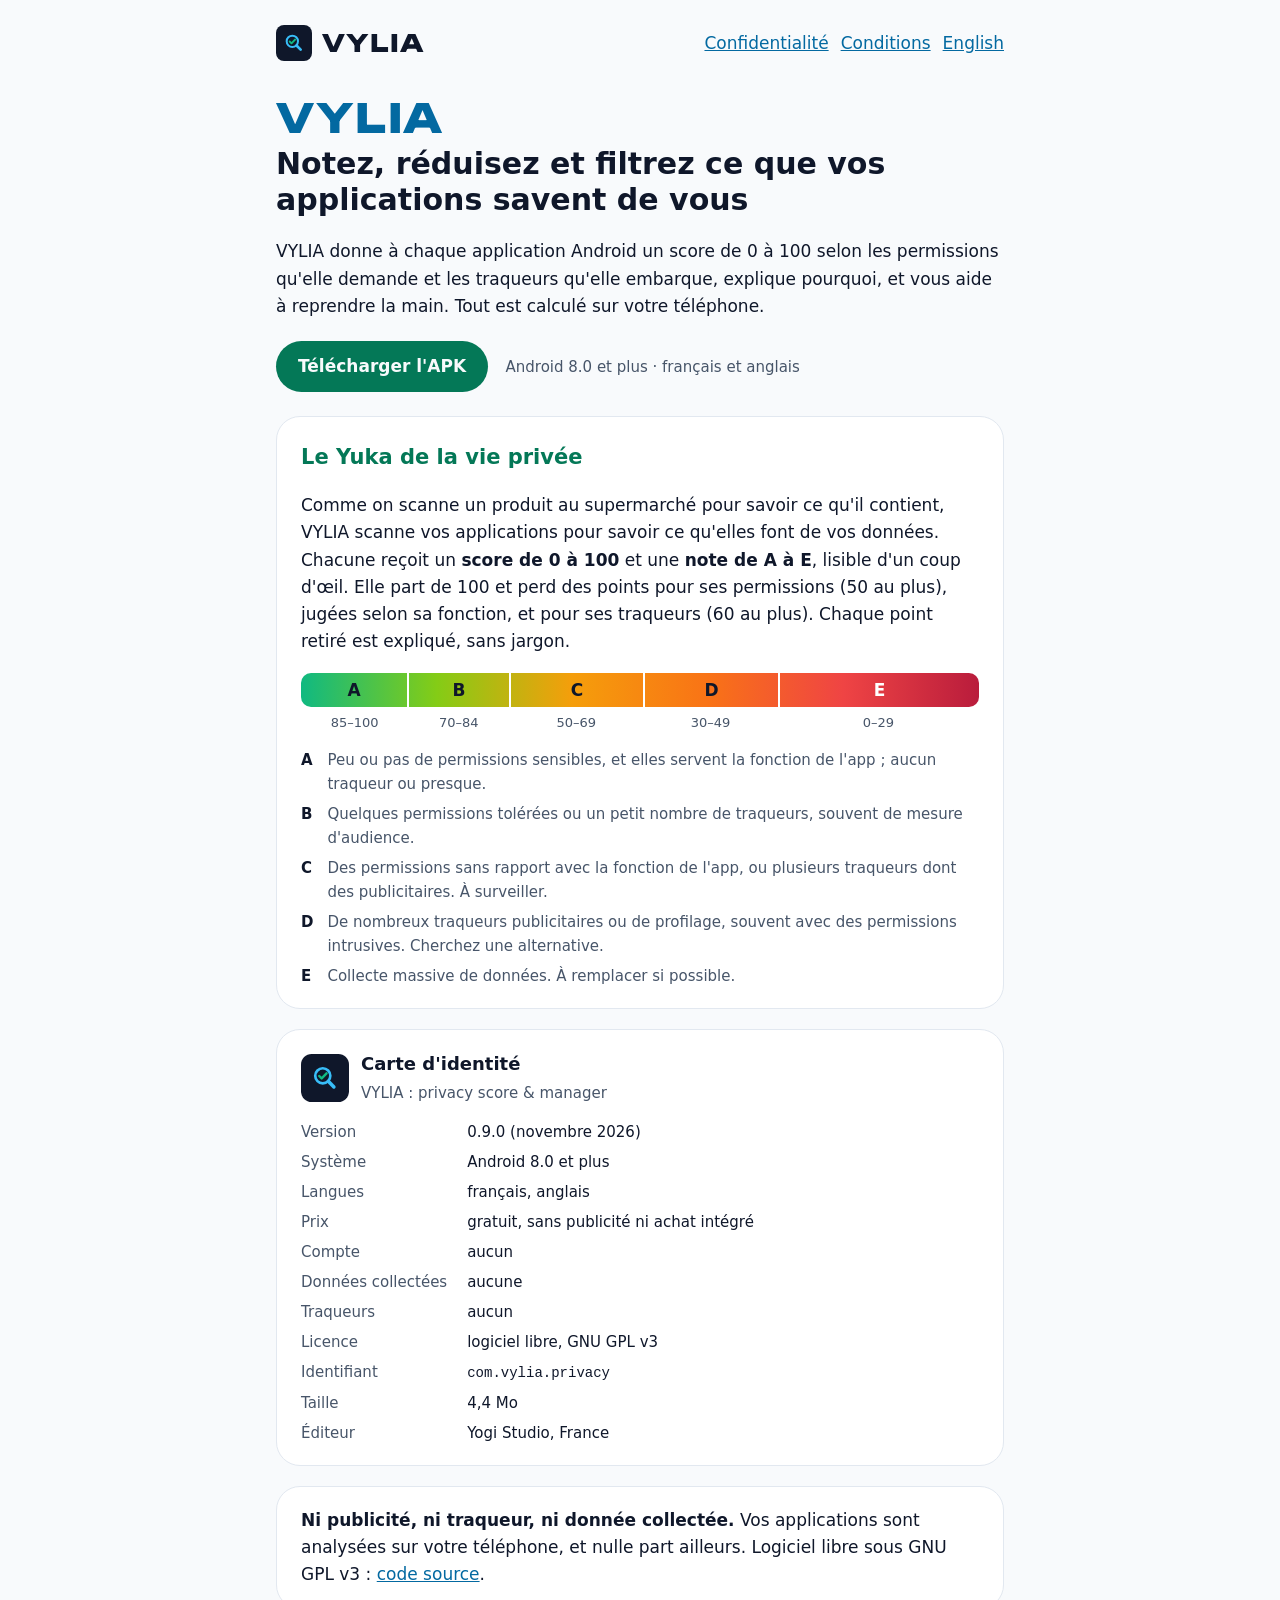
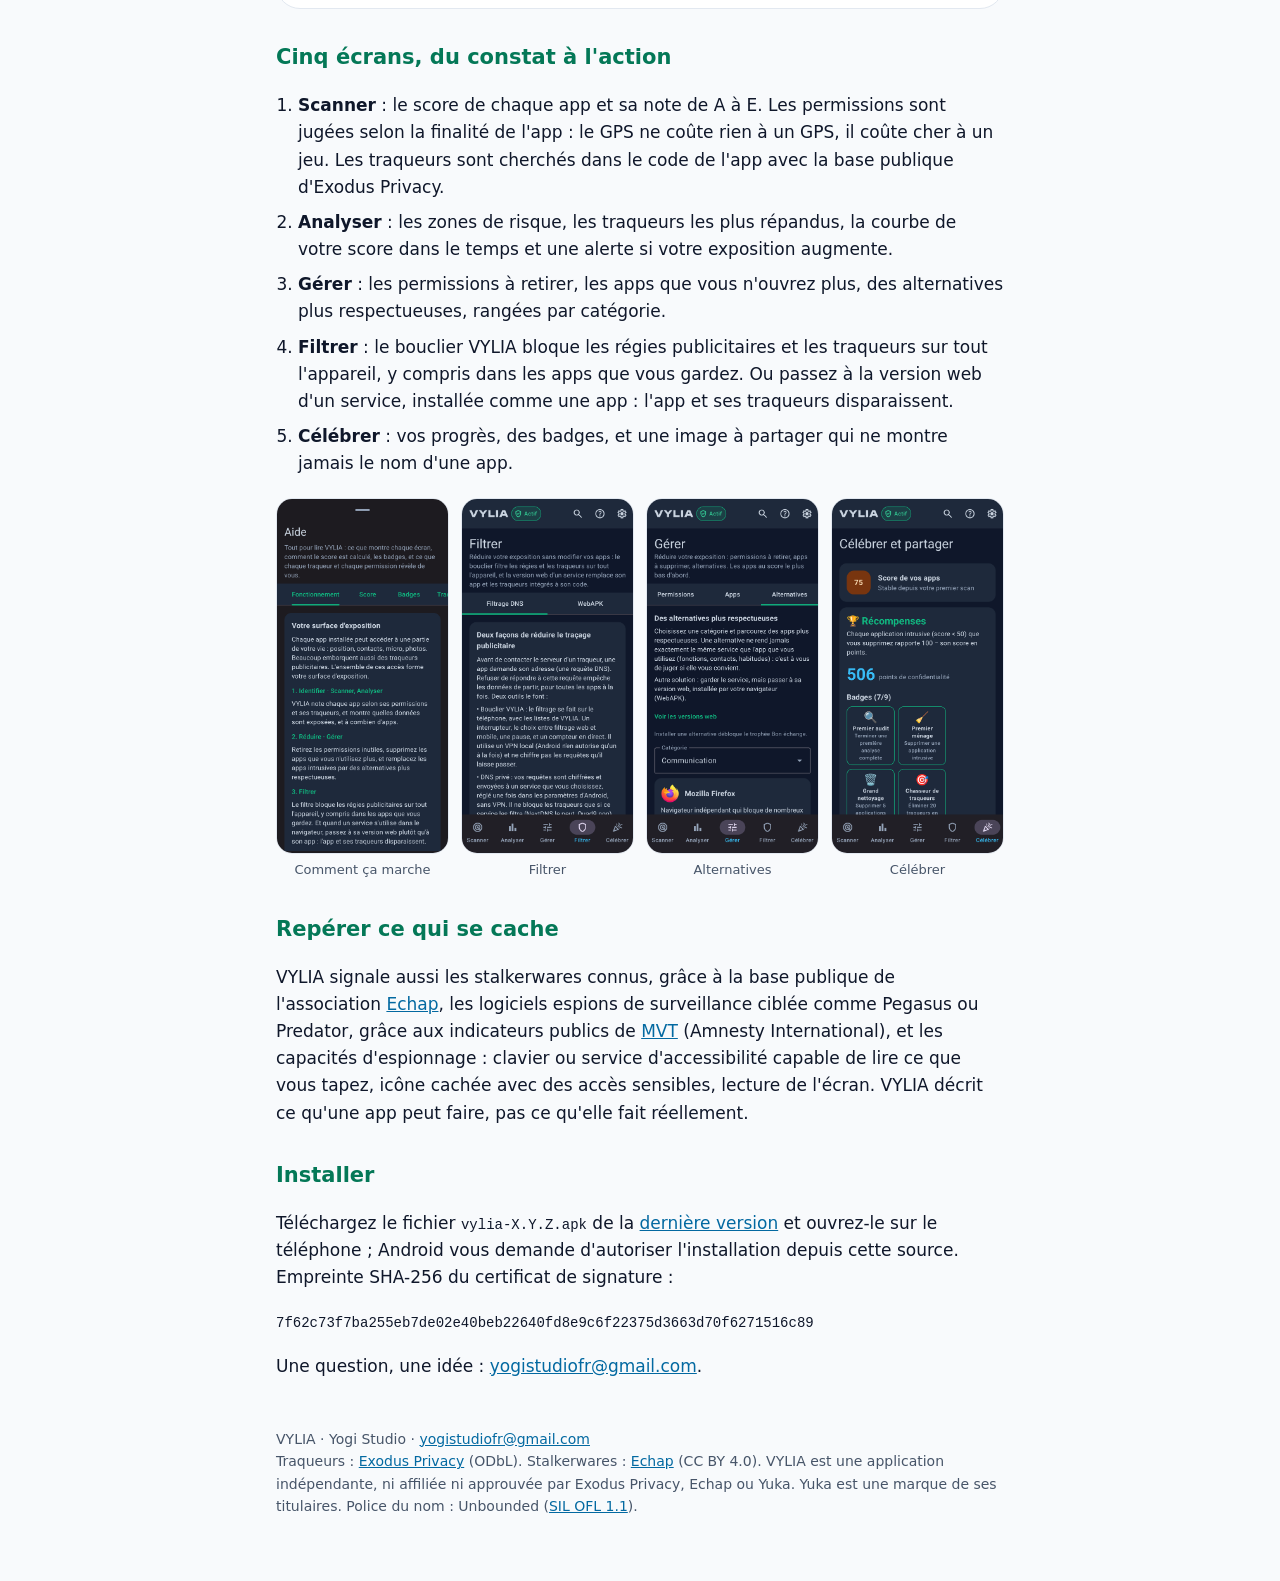
==== fr/index.html @ 3c00b160 "Logiciels espions de surveillance ciblée (indicateurs MVT) : accueil, confidentialité, conditions Co" ====
<!doctype html>
<html lang="fr">
<head>
<meta charset="utf-8">
<meta name="viewport" content="width=device-width, initial-scale=1">
<meta http-equiv="Content-Security-Policy" content="default-src 'none'; style-src 'self'; img-src 'self'; font-src 'self'; base-uri 'none'; form-action 'none'">
<meta name="referrer" content="no-referrer">
<title>VYLIA : privacy score &amp; manager</title>
<meta name="description" content="VYLIA note vos applications Android selon leurs permissions et leurs traqueurs, vous aide à faire le ménage et filtre les régies publicitaires. 100 % sur le téléphone, logiciel libre.">
<link rel="icon" href="../assets/logo.svg" type="image/svg+xml">
<link rel="stylesheet" href="../style.css">
</head>
<body>
<main>
<header>
  <a class="logo" href="./"><img src="../assets/logo.svg" alt="" width="36" height="36"><span class="wordmark">VYLIA</span></a>
  <nav><a href="confidentialite.html">Confidentialité</a><a href="conditions.html">Conditions</a><a href="../" hreflang="en" lang="en">English</a></nav>
</header>

<h1><span class="wordmark">VYLIA</span>Notez, réduisez et filtrez ce que vos applications savent de vous</h1>
<p>VYLIA donne à chaque application Android un score de 0 à 100 selon les permissions qu'elle demande et les traqueurs
qu'elle embarque, explique pourquoi, et vous aide à reprendre la main. Tout est calculé sur votre téléphone.</p>
<p><a class="button" href="https://github.com/GuillaumeCHR/VYLIA/releases/latest">Télécharger l'APK</a>
<span class="muted">Android 8.0 et plus · français et anglais</span></p>

<section class="card" aria-labelledby="pitch-fr">
  <h2 id="pitch-fr">Le Yuka de la vie privée</h2>
  <p>Comme on scanne un produit au supermarché pour savoir ce qu'il contient, VYLIA scanne vos applications pour savoir ce
  qu'elles font de vos données. Chacune reçoit un <strong>score de 0 à 100</strong> et une <strong>note de A à E</strong>,
  lisible d'un coup d'œil. Elle part de 100 et perd des points pour ses permissions (50 au plus), jugées selon sa fonction,
  et pour ses traqueurs (60 au plus). Chaque point retiré est expliqué, sans jargon.</p>
  <div class="scale" role="img" aria-label="Échelle des notes : A de 85 à 100, B de 70 à 84, C de 50 à 69, D de 30 à 49, E de 0 à 29">
    <span class="band-a">A</span><span class="band-b">B</span><span class="band-c">C</span><span class="band-d">D</span><span class="band-e">E</span>
  </div>
  <div class="scale-legend" aria-hidden="true"><span class="band-a">85–100</span><span class="band-b">70–84</span><span class="band-c">50–69</span><span class="band-d">30–49</span><span class="band-e">0–29</span></div>
  <dl class="grades">
    <dt>A</dt><dd>Peu ou pas de permissions sensibles, et elles servent la fonction de l'app ; aucun traqueur ou presque.</dd>
    <dt>B</dt><dd>Quelques permissions tolérées ou un petit nombre de traqueurs, souvent de mesure d'audience.</dd>
    <dt>C</dt><dd>Des permissions sans rapport avec la fonction de l'app, ou plusieurs traqueurs dont des publicitaires. À surveiller.</dd>
    <dt>D</dt><dd>De nombreux traqueurs publicitaires ou de profilage, souvent avec des permissions intrusives. Cherchez une alternative.</dd>
    <dt>E</dt><dd>Collecte massive de données. À remplacer si possible.</dd>
  </dl>
</section>

<section class="card" aria-labelledby="idcard-fr">
  <div class="idcard-title"><img src="../assets/logo.svg" alt="" width="48" height="48">
    <div><strong id="idcard-fr">Carte d'identité</strong><span class="muted">VYLIA : privacy score &amp; manager</span></div></div>
  <dl class="idcard">
    <dt>Version</dt><dd>0.9.0 (novembre 2026)</dd>
    <dt>Système</dt><dd>Android 8.0 et plus</dd>
    <dt>Langues</dt><dd>français, anglais</dd>
    <dt>Prix</dt><dd>gratuit, sans publicité ni achat intégré</dd>
    <dt>Compte</dt><dd>aucun</dd>
    <dt>Données collectées</dt><dd>aucune</dd>
    <dt>Traqueurs</dt><dd>aucun</dd>
    <dt>Licence</dt><dd>logiciel libre, GNU GPL v3</dd>
    <dt>Identifiant</dt><dd><code>com.vylia.privacy</code></dd>
    <dt>Taille</dt><dd>4,4 Mo</dd>
    <dt>Éditeur</dt><dd>Yogi Studio, France</dd>
  </dl>
</section>

<div class="card">
  <strong>Ni publicité, ni traqueur, ni donnée collectée.</strong> Vos applications sont analysées sur votre téléphone,
  et nulle part ailleurs. Logiciel libre sous GNU GPL v3 :
  <a href="https://github.com/GuillaumeCHR/VYLIA">code source</a>.
</div>

<h2>Cinq écrans, du constat à l'action</h2>
<ol class="steps">
  <li><strong>Scanner</strong> : le score de chaque app et sa note de A à E. Les permissions sont jugées selon la
    finalité de l'app : le GPS ne coûte rien à un GPS, il coûte cher à un jeu. Les traqueurs sont cherchés dans le code
    de l'app avec la base publique d'Exodus Privacy.</li>
  <li><strong>Analyser</strong> : les zones de risque, les traqueurs les plus répandus, la courbe de votre score dans le
    temps et une alerte si votre exposition augmente.</li>
  <li><strong>Gérer</strong> : les permissions à retirer, les apps que vous n'ouvrez plus, des alternatives plus
    respectueuses, rangées par catégorie.</li>
  <li><strong>Filtrer</strong> : le bouclier VYLIA bloque les régies publicitaires et les traqueurs sur tout l'appareil,
    y compris dans les apps que vous gardez. Ou passez à la version web d'un service, installée comme une app : l'app et
    ses traqueurs disparaissent.</li>
  <li><strong>Célébrer</strong> : vos progrès, des badges, et une image à partager qui ne montre jamais le nom d'une app.</li>
</ol>

<div class="shots">
  <figure><img src="../screenshots/aide-fonctionnement.png" width="540" height="1119" alt="Comment fonctionne VYLIA : votre surface d'exposition, puis Identifier, Réduire, Filtrer"><figcaption>Comment ça marche</figcaption></figure>
  <figure><img src="../screenshots/filtrer.png" width="540" height="1119" alt="Filtrer : le bouclier VYLIA et le DNS privé"><figcaption>Filtrer</figcaption></figure>
  <figure><img src="../screenshots/alternatives.png" width="540" height="1119" alt="Alternatives par catégorie, avec leur note Google Play"><figcaption>Alternatives</figcaption></figure>
  <figure><img src="../screenshots/celebrer.png" width="540" height="1119" alt="Célébrer et partager : score, points et badges"><figcaption>Célébrer</figcaption></figure>
</div>

<h2>Repérer ce qui se cache</h2>
<p>VYLIA signale aussi les stalkerwares connus, grâce à la base publique de l'association
<a href="https://echap.eu.org/">Echap</a>, les logiciels espions de surveillance ciblée comme Pegasus ou Predator, grâce
aux indicateurs publics de <a href="https://github.com/mvt-project/mvt-indicators">MVT</a> (Amnesty International), et les capacités d'espionnage : clavier ou service d'accessibilité capable
de lire ce que vous tapez, icône cachée avec des accès sensibles, lecture de l'écran. VYLIA décrit ce qu'une app peut
faire, pas ce qu'elle fait réellement.</p>

<h2>Installer</h2>
<p>Téléchargez le fichier <code>vylia-X.Y.Z.apk</code> de la
<a href="https://github.com/GuillaumeCHR/VYLIA/releases/latest">dernière version</a> et ouvrez-le sur le téléphone ;
Android vous demande d'autoriser l'installation depuis cette source. Empreinte SHA-256 du certificat de signature :</p>
<p><code>7f62c73f7ba255eb7de02e40beb22640fd8e9c6f22375d3663d70f6271516c89</code></p>
<p>Une question, une idée : <a href="mailto:yogistudiofr@gmail.com">yogistudiofr@gmail.com</a>.</p>

<footer>VYLIA · Yogi Studio · <a href="mailto:yogistudiofr@gmail.com">yogistudiofr@gmail.com</a><br>
Traqueurs : <a href="https://exodus-privacy.eu.org/">Exodus Privacy</a> (ODbL). Stalkerwares : <a href="https://echap.eu.org/">Echap</a> (CC BY 4.0).
VYLIA est une application indépendante, ni affiliée ni approuvée par Exodus Privacy, Echap ou Yuka. Yuka est une marque de ses titulaires.
Police du nom : Unbounded (<a href="../assets/unbounded-OFL.txt">SIL OFL 1.1</a>).</footer>
</main>
</body>
</html>
---- style.css ----
@font-face { font-family: "Unbounded VYLIA"; src: url("assets/unbounded-vylia.woff2") format("woff2"); font-weight: 400 900; font-display: swap; }
:root { --bg: #F8FAFC; --surface: #FFFFFF; --text: #0F172A; --muted: #475569; --primary: #047857; --accent: #0369A1; --line: #E2E8F0; }
@media (prefers-color-scheme: dark) { :root { --bg: #0F172A; --surface: #1E293B; --text: #E2E8F0; --muted: #94A3B8; --primary: #10B981; --accent: #38BDF8; --line: #334155; } }
* { box-sizing: border-box; }
body { margin: 0; background: var(--bg); color: var(--text); font: 17px/1.6 system-ui, -apple-system, "Segoe UI", Roboto, sans-serif; }
main { max-width: 760px; margin: 0 auto; padding: 24px 16px 64px; }
header { display: flex; justify-content: space-between; align-items: center; gap: 12px; flex-wrap: wrap; }
.logo { display: inline-flex; align-items: center; gap: 10px; text-decoration: none; color: var(--text); }
.logo img { width: 36px; height: 36px; }
.wordmark { font-family: "Unbounded VYLIA", system-ui, sans-serif; font-weight: 800; font-size: 24px; letter-spacing: .04em; }
nav a { color: var(--accent); margin-left: 12px; }
h1 { font-size: 30px; line-height: 1.2; margin-top: 32px; }
h1 .wordmark { display: block; font-size: 40px; color: var(--accent); margin-bottom: 4px; }
h2 { font-size: 21px; margin-top: 32px; color: var(--primary); }
.card { background: var(--surface); border: 1px solid var(--line); border-radius: 24px; padding: 20px 24px; margin: 20px 0; }
.muted { color: var(--muted); font-size: 15px; }
a { color: var(--accent); }
code { font-size: 14px; word-break: break-all; }
.button { display: inline-block; background: var(--primary); color: var(--bg); font-weight: 600; text-decoration: none; padding: 12px 22px; border-radius: 999px; margin: 4px 12px 4px 0; }
.steps { padding-left: 22px; }
.steps li { margin: 8px 0; }
.shots { display: grid; grid-template-columns: repeat(4, 1fr); gap: 12px; margin: 20px 0; }
.shots figure { margin: 0; }
.shots img { width: 100%; height: auto; border-radius: 16px; border: 1px solid var(--line); display: block; }
.shots figcaption { font-size: 13px; color: var(--muted); text-align: center; margin-top: 6px; }
@media (max-width: 560px) { .shots { grid-template-columns: 1fr 1fr; } }
footer { margin-top: 48px; font-size: 14px; color: var(--muted); }
.idcard { display: grid; grid-template-columns: auto 1fr; gap: 6px 20px; margin: 0; }
.idcard dt { color: var(--muted); font-size: 15px; }
.idcard dd { margin: 0; font-size: 15px; }
.idcard-title { display: flex; align-items: center; gap: 12px; margin-bottom: 14px; }
.idcard-title img { width: 48px; height: 48px; }
.idcard-title strong { display: block; font-size: 18px; }
@media (max-width: 480px) { .idcard { grid-template-columns: 1fr; gap: 0; } .idcard dd { margin-bottom: 8px; } }
.scale { display: flex; height: 34px; border-radius: 10px; overflow: hidden; margin: 18px 0 6px;
  background: linear-gradient(90deg, #10B981 0%, #84CC16 20%, #F59E0B 40%, #F97316 60%, #EF4444 80%, #B91C3C 100%); }
.scale span { display: grid; place-items: center; font-weight: 800; color: #0F172A; border-right: 2px solid var(--surface); }
.scale span:last-child { border-right: 0; color: #FFFFFF; }
.band-a { flex: 16; } .band-b { flex: 15; } .band-c { flex: 20; } .band-d { flex: 20; } .band-e { flex: 30; }
.scale-legend { display: flex; text-align: center; font-size: 13px; color: var(--muted); margin-bottom: 14px; }
.grades { display: grid; grid-template-columns: auto 1fr; gap: 6px 14px; margin: 0; font-size: 15px; }
.grades dt { font-weight: 800; }
.grades dd { margin: 0; color: var(--muted); }
.card h2 { margin-top: 4px; }
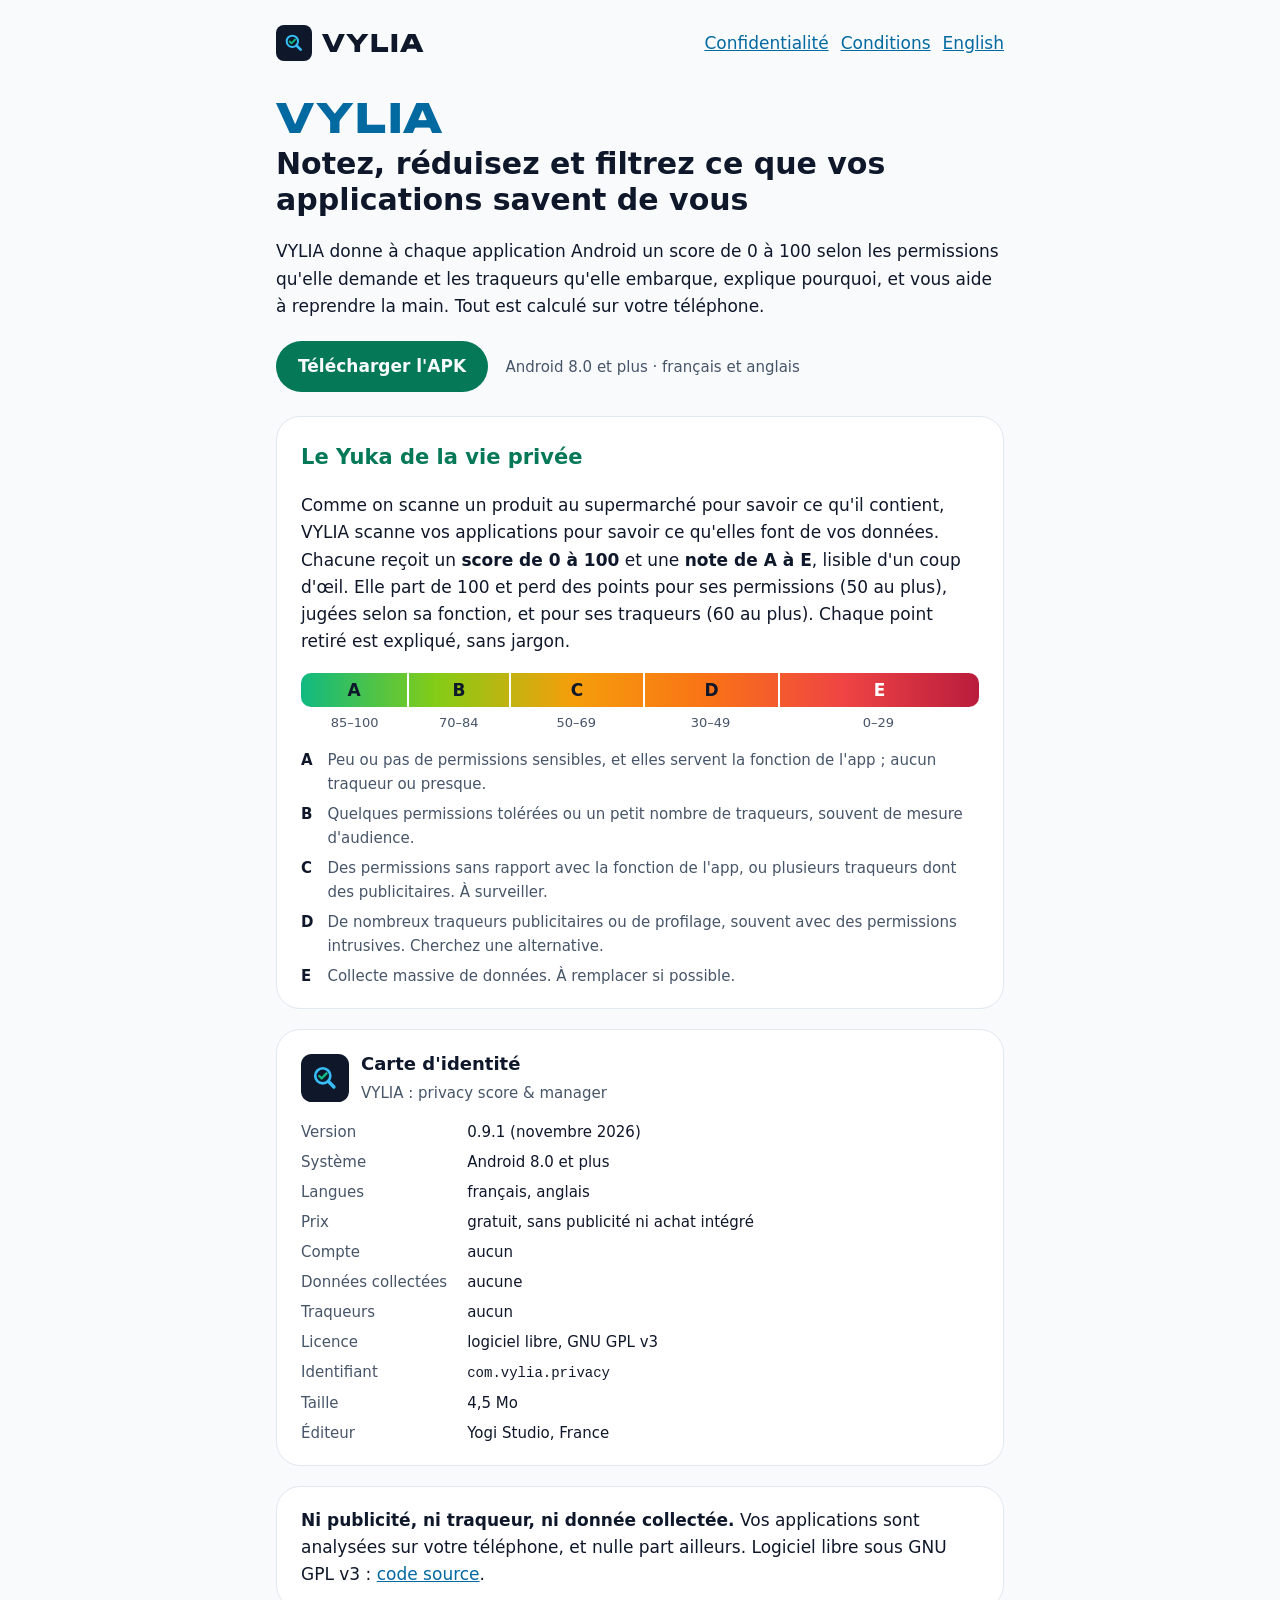
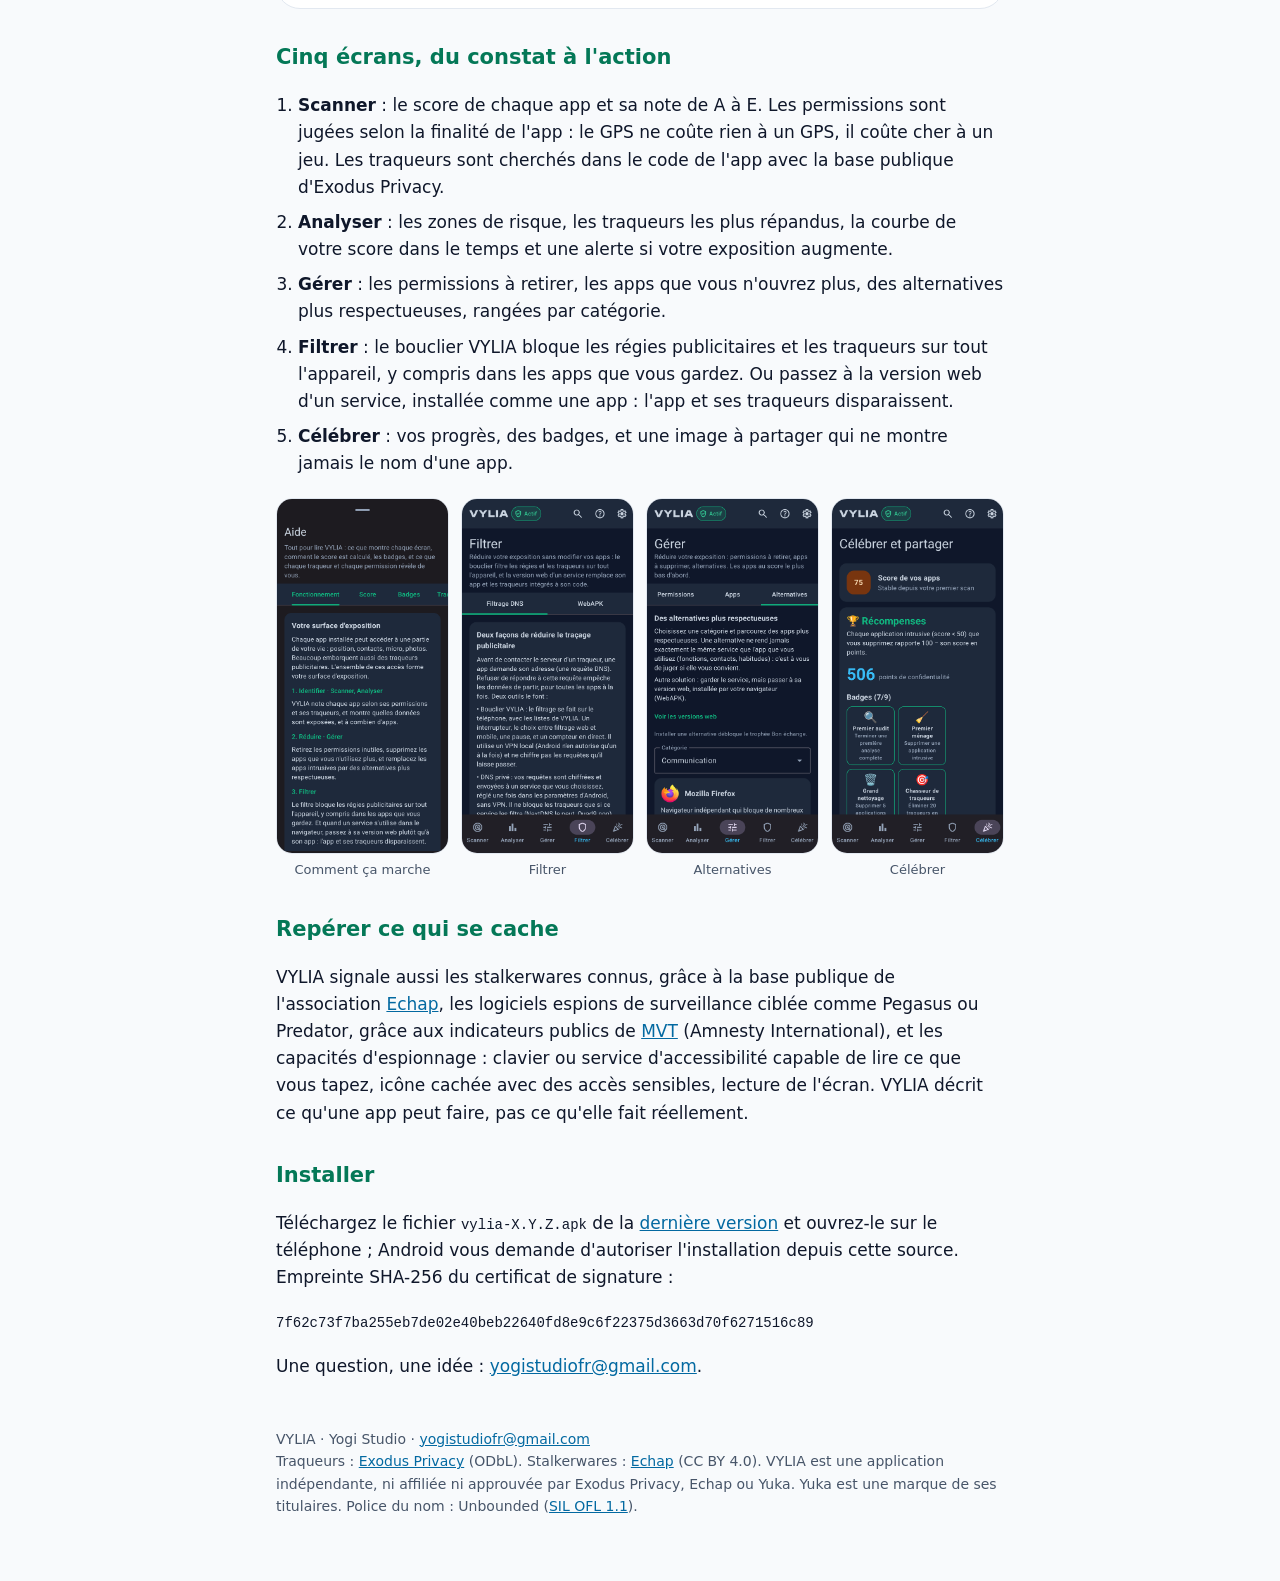
==== commit 743b16a8: "Carte d'identité : version 0.9.1 Co-Authored-By: Claude Opus 5.5 <noreply@anthropic.com>" ====
--- a/fr/index.html
+++ b/fr/index.html
@@ -46,7 +46,7 @@
   <div class="idcard-title"><img src="../assets/logo.svg" alt="" width="48" height="48">
     <div><strong id="idcard-fr">Carte d'identité</strong><span class="muted">VYLIA : privacy score &amp; manager</span></div></div>
   <dl class="idcard">
-    <dt>Version</dt><dd>0.9.0 (novembre 2026)</dd>
+    <dt>Version</dt><dd>0.9.1 (novembre 2026)</dd>
     <dt>Système</dt><dd>Android 8.0 et plus</dd>
     <dt>Langues</dt><dd>français, anglais</dd>
     <dt>Prix</dt><dd>gratuit, sans publicité ni achat intégré</dd>
@@ -55,7 +55,7 @@
     <dt>Traqueurs</dt><dd>aucun</dd>
     <dt>Licence</dt><dd>logiciel libre, GNU GPL v3</dd>
     <dt>Identifiant</dt><dd><code>com.vylia.privacy</code></dd>
-    <dt>Taille</dt><dd>4,4 Mo</dd>
+    <dt>Taille</dt><dd>4,5 Mo</dd>
     <dt>Éditeur</dt><dd>Yogi Studio, France</dd>
   </dl>
 </section>
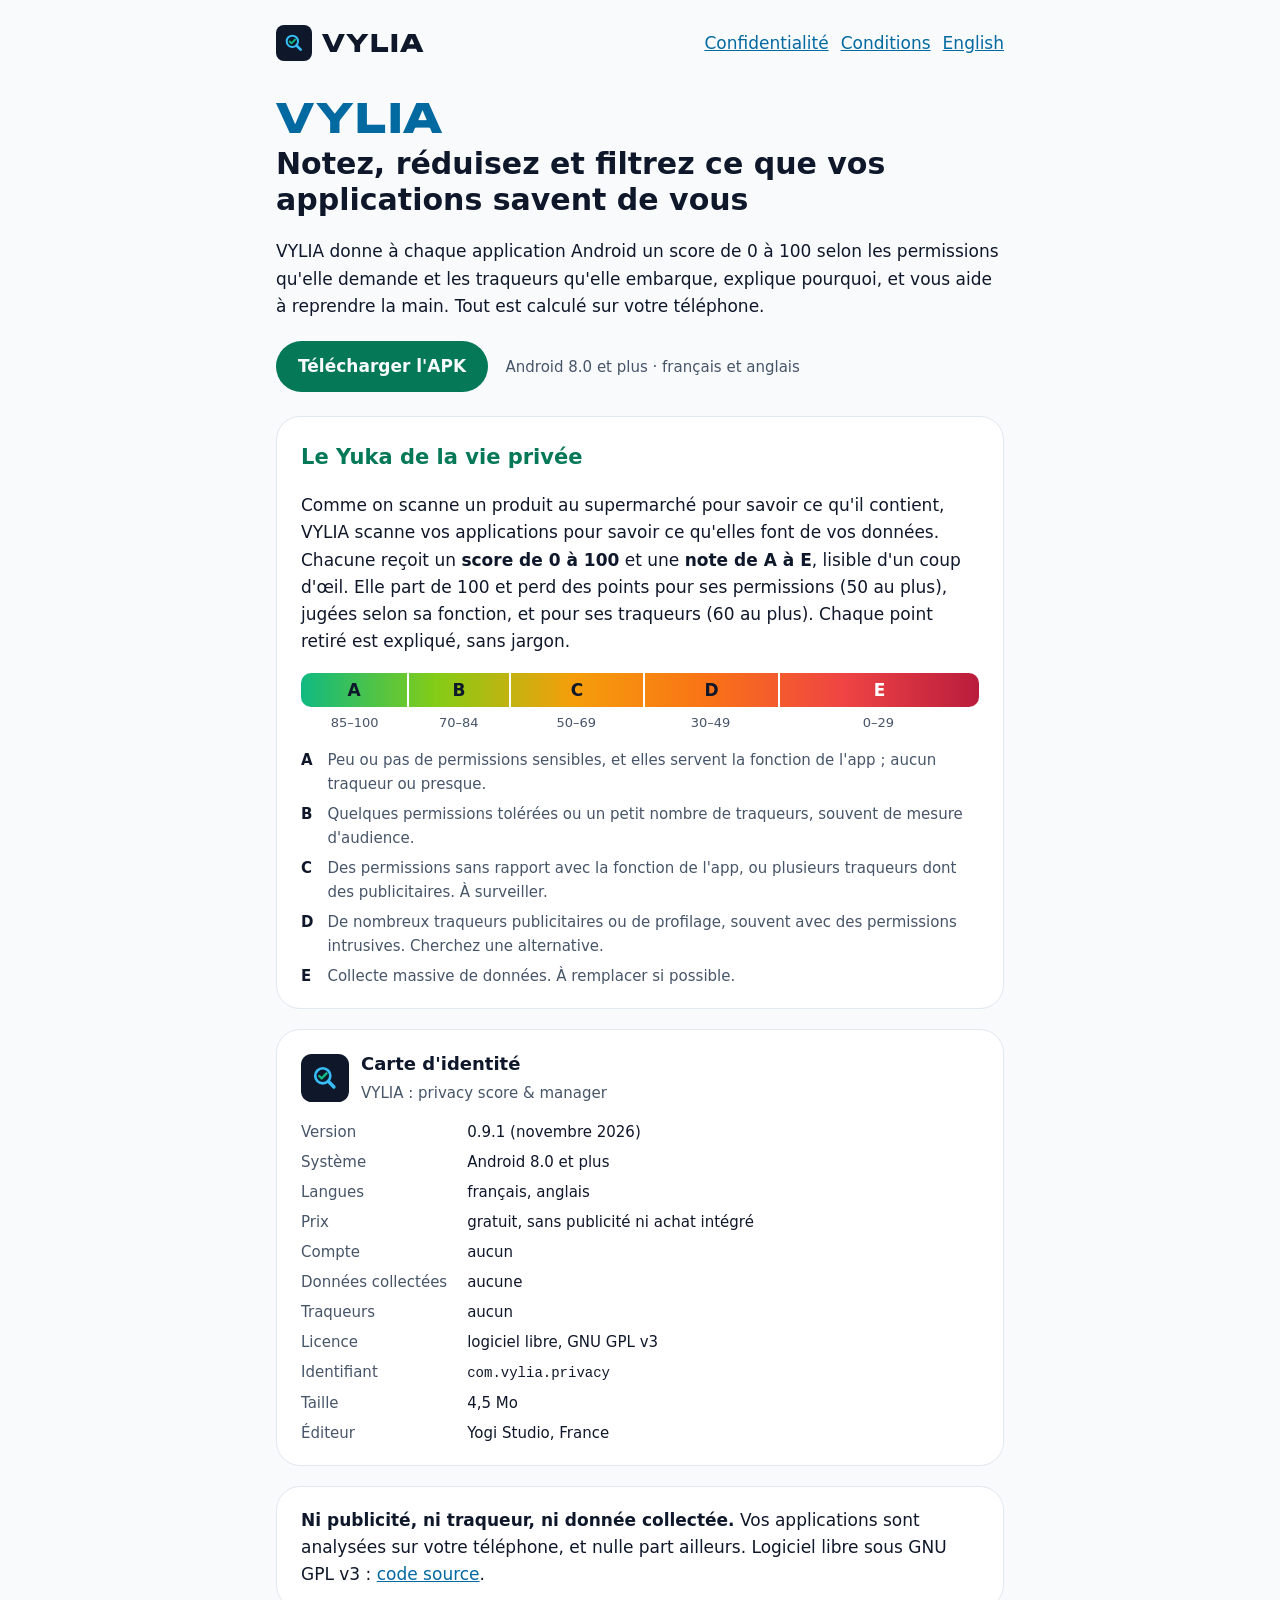
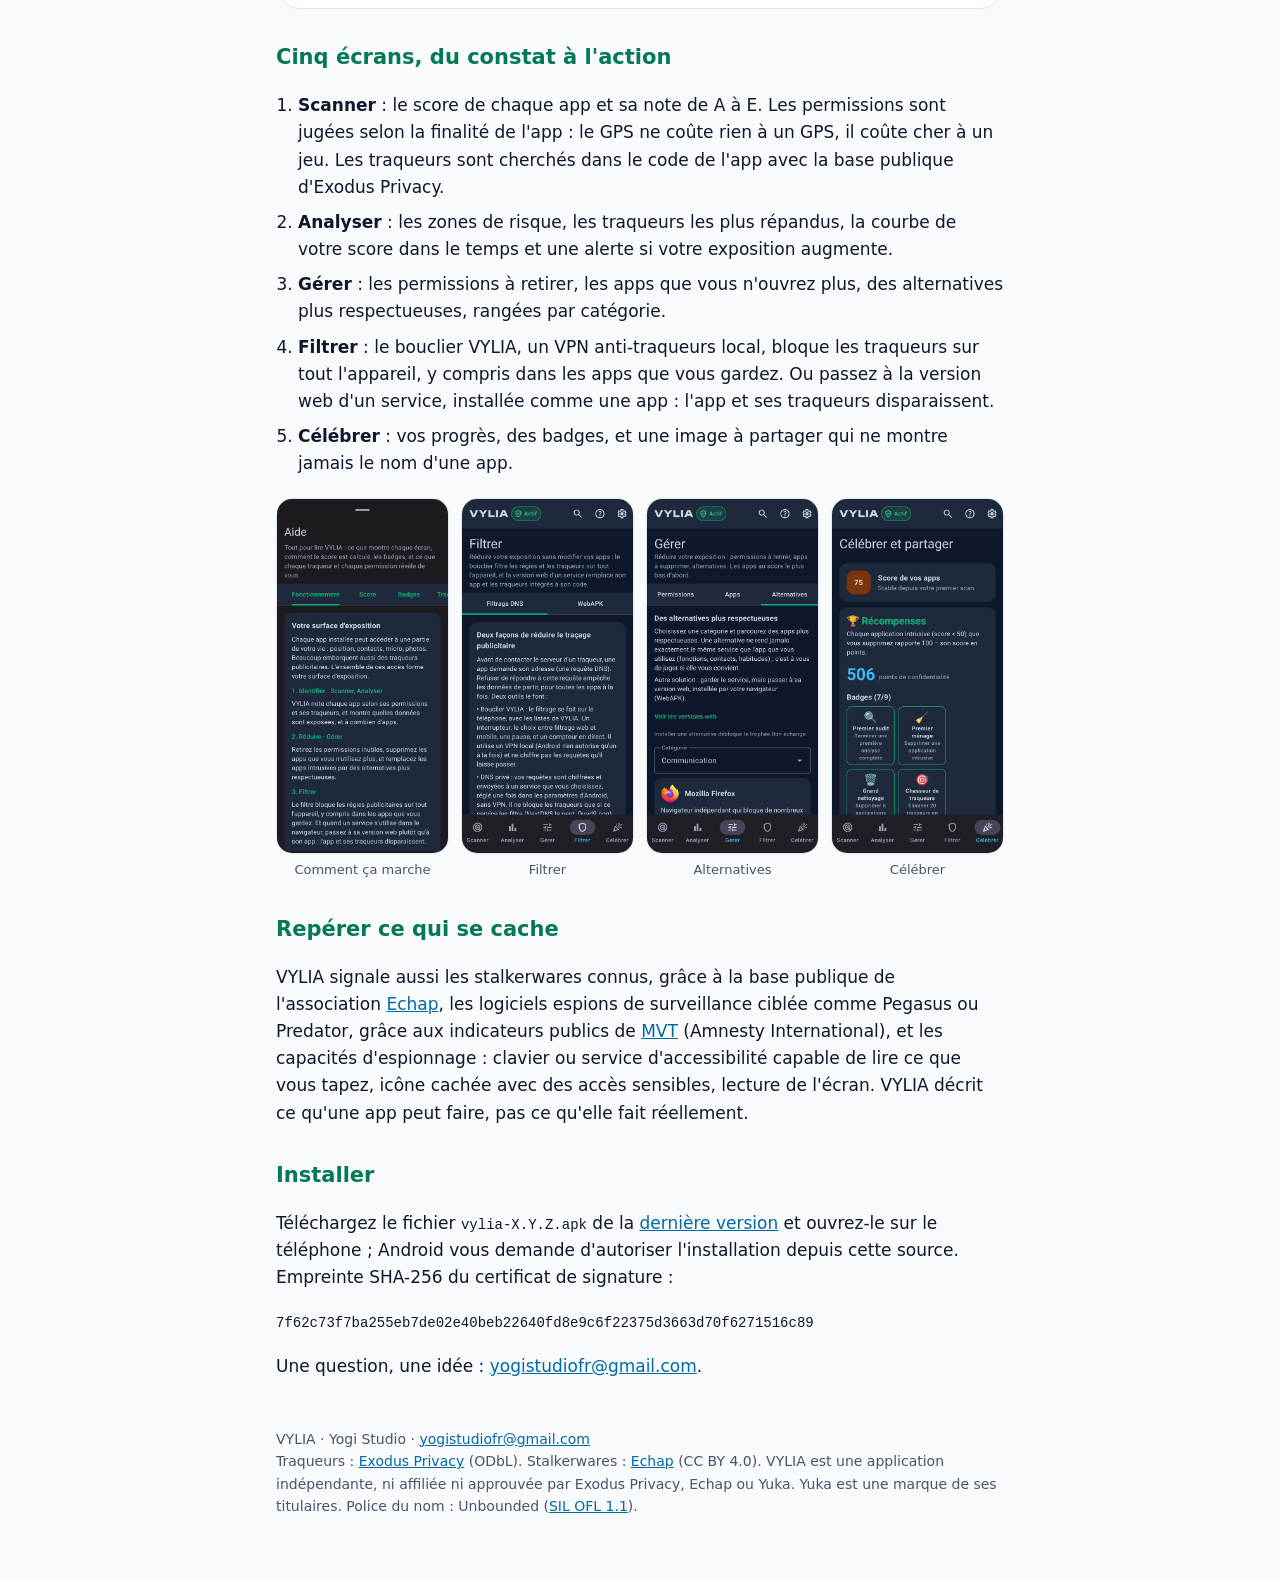
==== commit 1096c884: "Shield described as a local anti-tracker VPN, no ad mentions Co-Authored-By: Claude Opus 5.5 <norepl" ====
--- a/fr/index.html
+++ b/fr/index.html
@@ -6,7 +6,7 @@
 <meta http-equiv="Content-Security-Policy" content="default-src 'none'; style-src 'self'; img-src 'self'; font-src 'self'; base-uri 'none'; form-action 'none'">
 <meta name="referrer" content="no-referrer">
 <title>VYLIA : privacy score &amp; manager</title>
-<meta name="description" content="VYLIA note vos applications Android selon leurs permissions et leurs traqueurs, vous aide à faire le ménage et filtre les régies publicitaires. 100 % sur le téléphone, logiciel libre.">
+<meta name="description" content="VYLIA note vos applications Android selon leurs permissions et leurs traqueurs, vous aide à faire le ménage et bloque les traqueurs avec un VPN anti-traqueurs local. 100 % sur le téléphone, logiciel libre.">
 <link rel="icon" href="../assets/logo.svg" type="image/svg+xml">
 <link rel="stylesheet" href="../style.css">
 </head>
@@ -75,7 +75,7 @@
     temps et une alerte si votre exposition augmente.</li>
   <li><strong>Gérer</strong> : les permissions à retirer, les apps que vous n'ouvrez plus, des alternatives plus
     respectueuses, rangées par catégorie.</li>
-  <li><strong>Filtrer</strong> : le bouclier VYLIA bloque les régies publicitaires et les traqueurs sur tout l'appareil,
+  <li><strong>Filtrer</strong> : le bouclier VYLIA, un VPN anti-traqueurs local, bloque les traqueurs sur tout l'appareil,
     y compris dans les apps que vous gardez. Ou passez à la version web d'un service, installée comme une app : l'app et
     ses traqueurs disparaissent.</li>
   <li><strong>Célébrer</strong> : vos progrès, des badges, et une image à partager qui ne montre jamais le nom d'une app.</li>
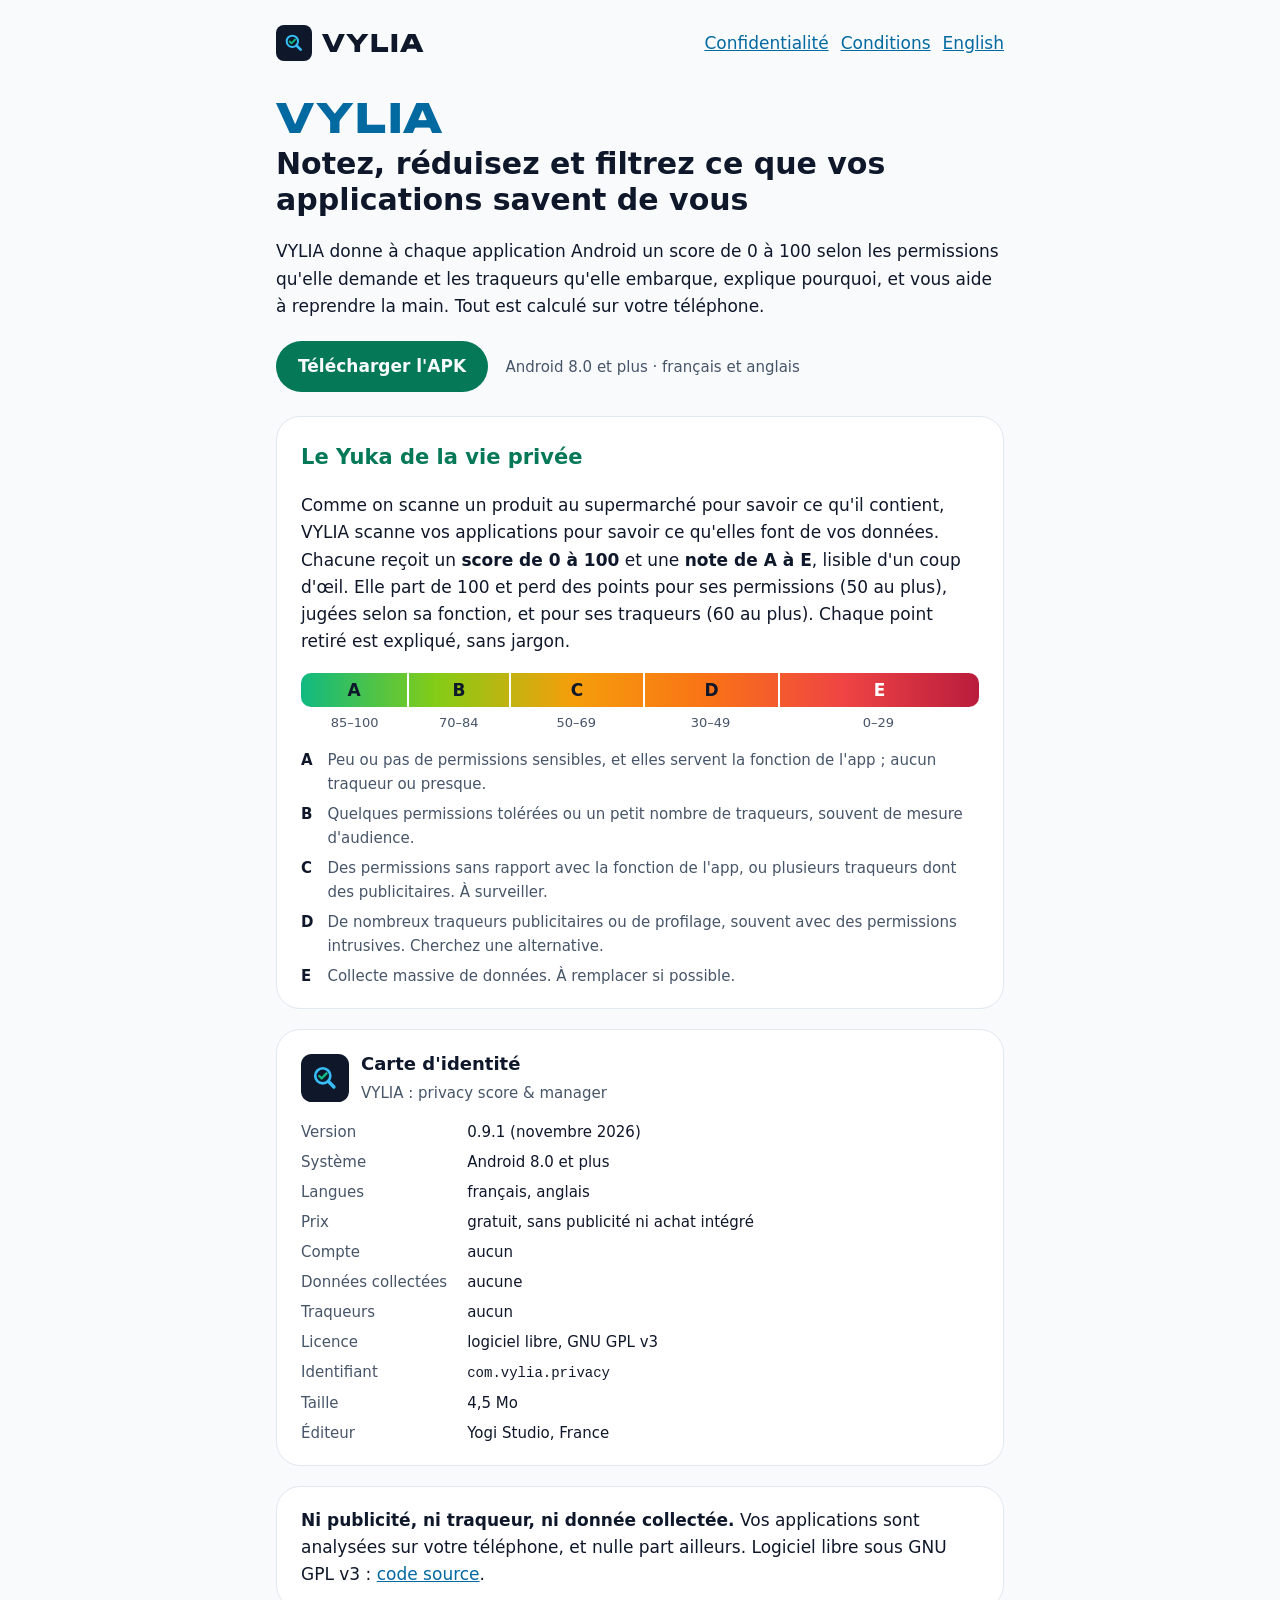
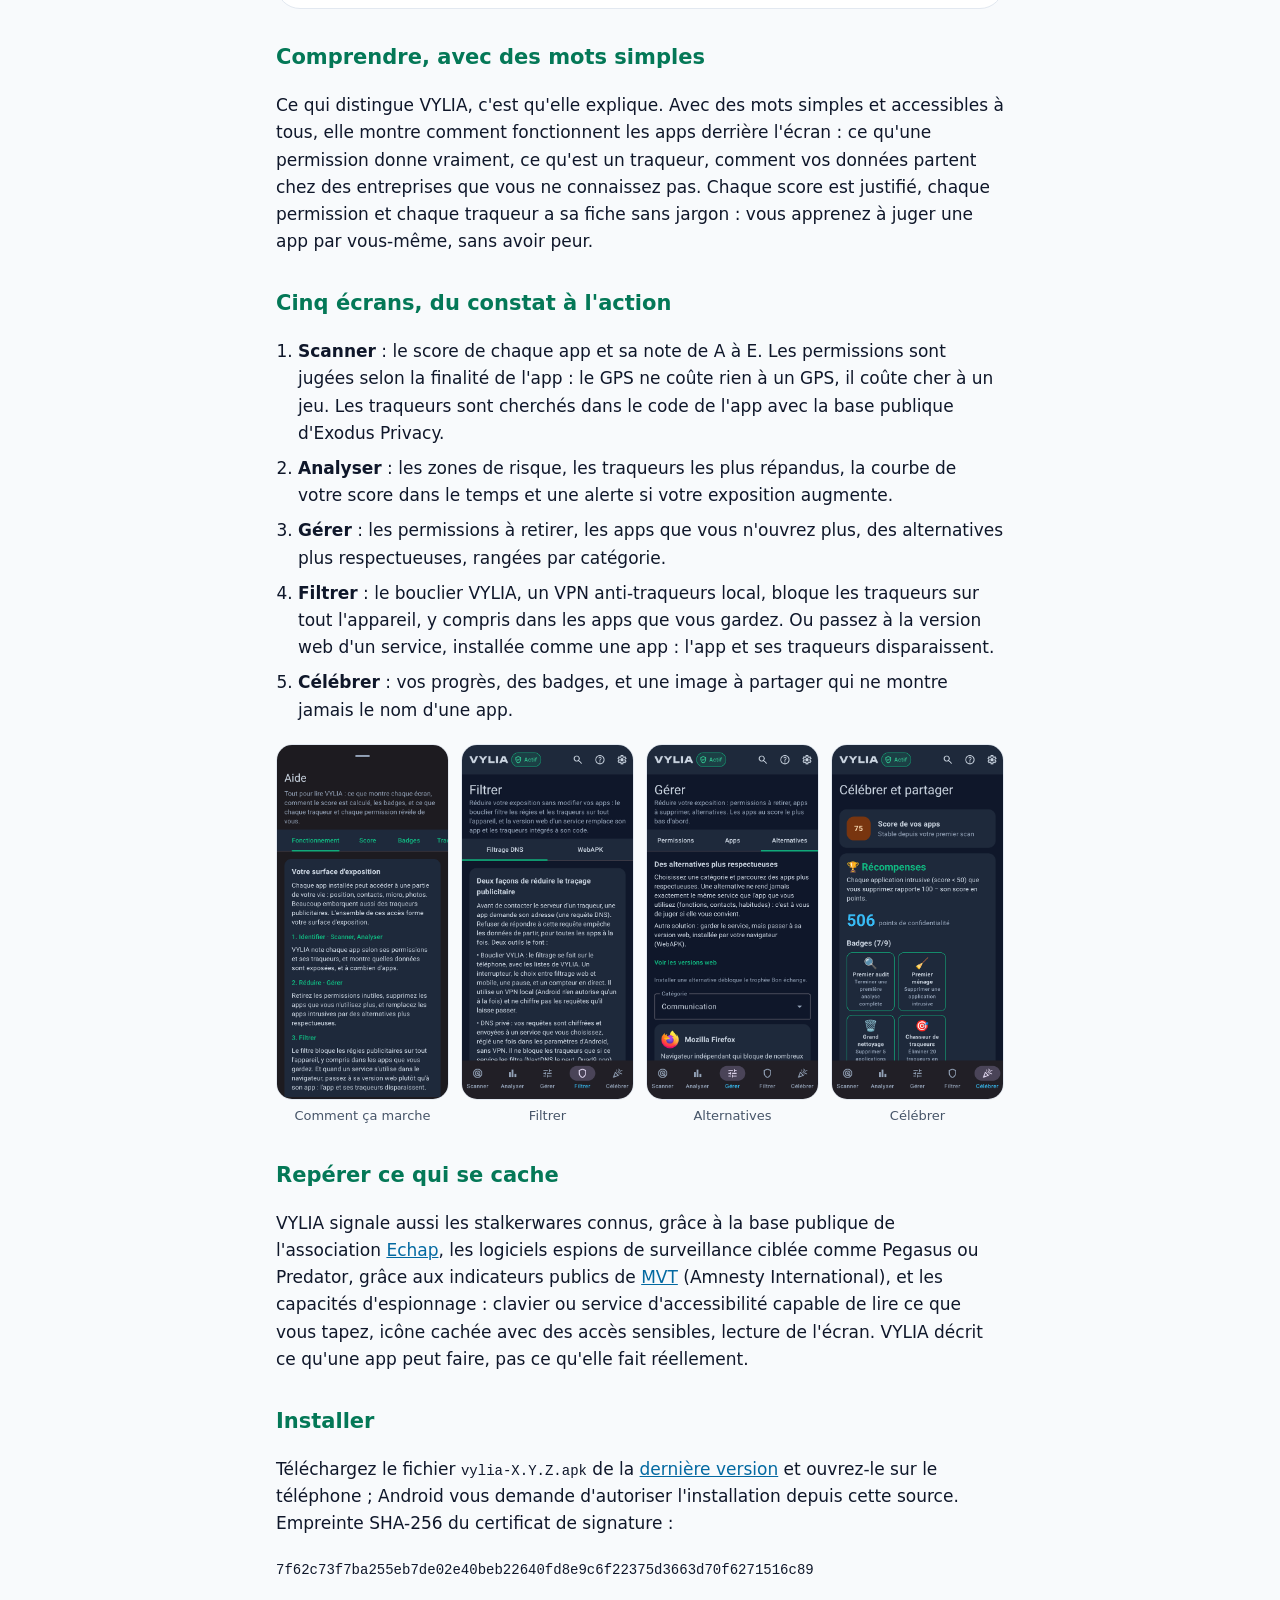
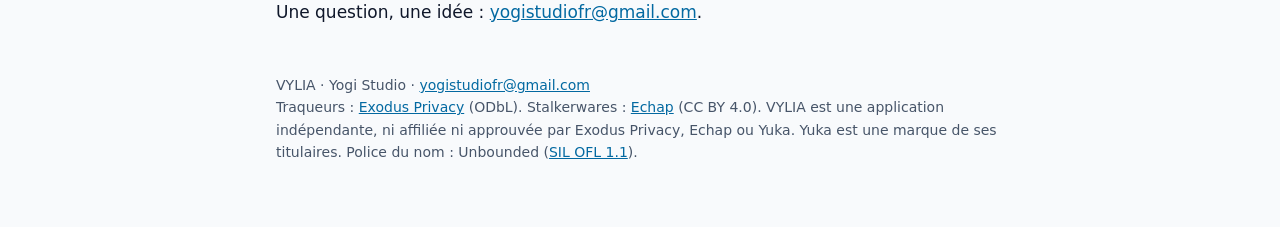
==== commit d8052969: "Understand, in simple words: VYLIA's pedagogy on the home pages Co-Authored-By: Claude Opus 5.5 <nor" ====
--- a/fr/index.html
+++ b/fr/index.html
@@ -66,6 +66,12 @@
   <a href="https://github.com/GuillaumeCHR/VYLIA">code source</a>.
 </div>
 
+<h2>Comprendre, avec des mots simples</h2>
+<p>Ce qui distingue VYLIA, c'est qu'elle explique. Avec des mots simples et accessibles à tous, elle montre comment
+fonctionnent les apps derrière l'écran : ce qu'une permission donne vraiment, ce qu'est un traqueur, comment vos
+données partent chez des entreprises que vous ne connaissez pas. Chaque score est justifié, chaque permission et
+chaque traqueur a sa fiche sans jargon : vous apprenez à juger une app par vous-même, sans avoir peur.</p>
+
 <h2>Cinq écrans, du constat à l'action</h2>
 <ol class="steps">
   <li><strong>Scanner</strong> : le score de chaque app et sa note de A à E. Les permissions sont jugées selon la
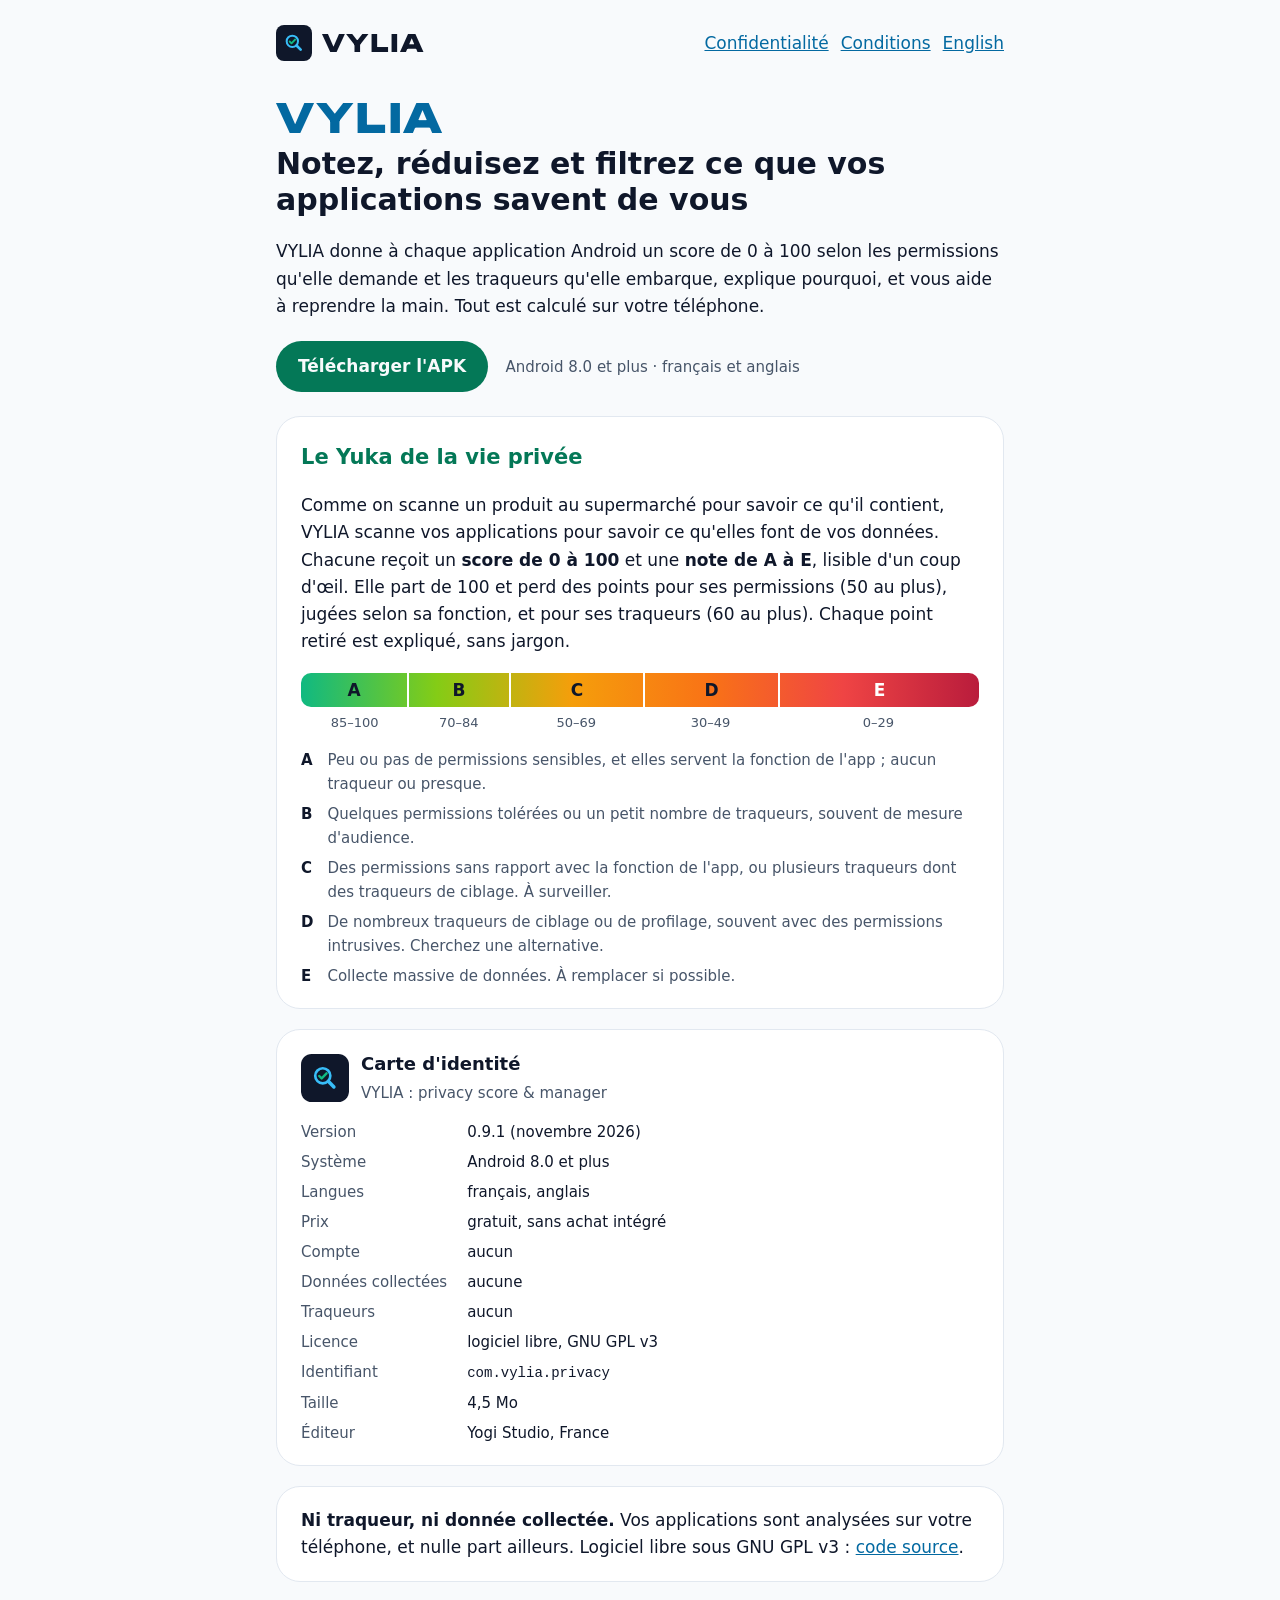
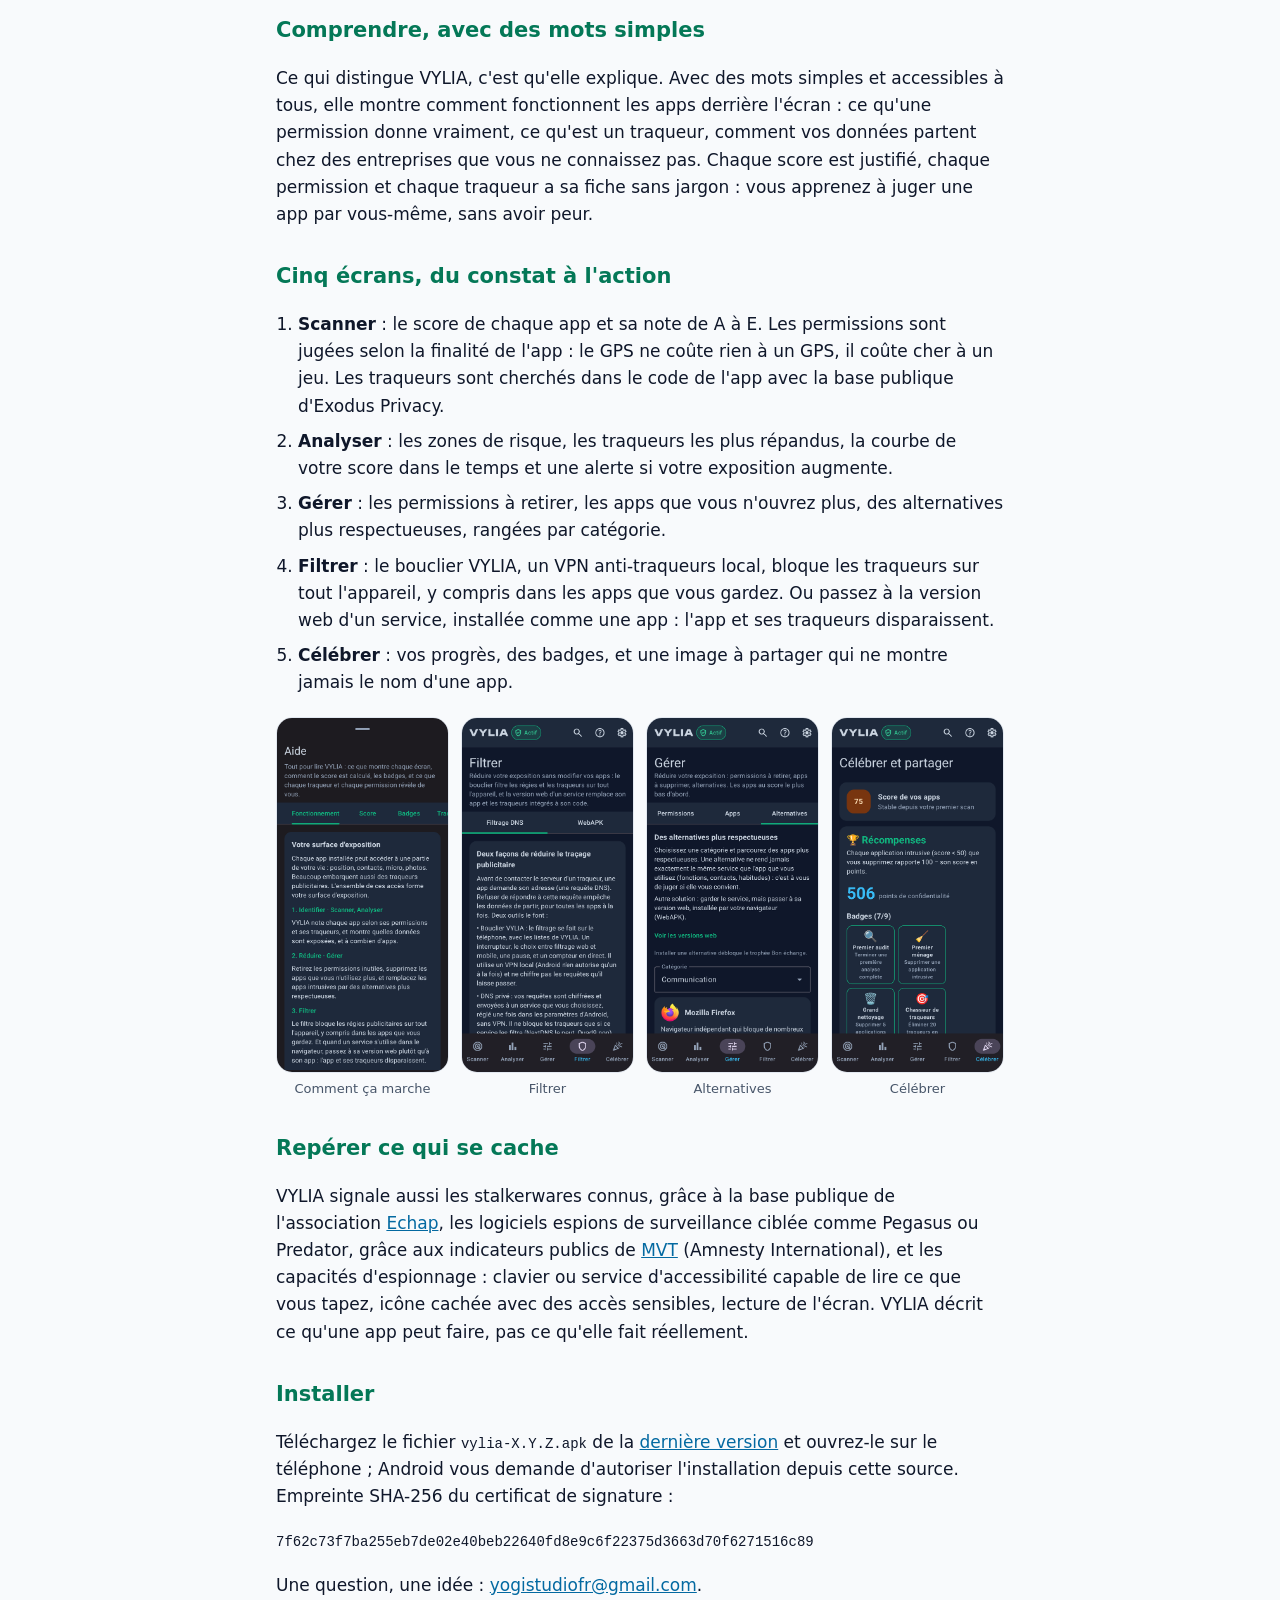
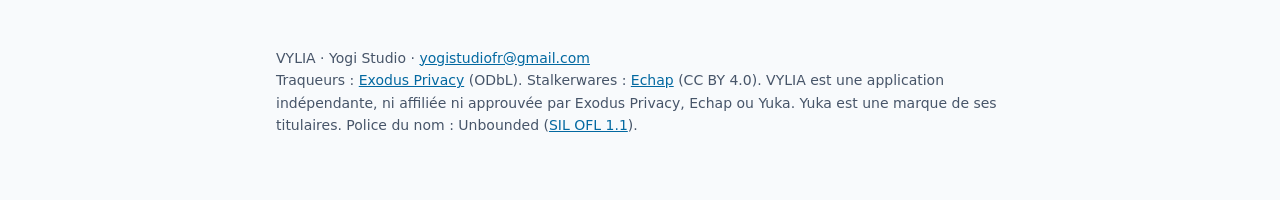
==== commit e7e6f496: "Remove ad wording from home, terms and privacy pages Co-Authored-By: Claude Opus 5.5 <noreply@anthro" ====
--- a/fr/index.html
+++ b/fr/index.html
@@ -36,8 +36,8 @@
   <dl class="grades">
     <dt>A</dt><dd>Peu ou pas de permissions sensibles, et elles servent la fonction de l'app ; aucun traqueur ou presque.</dd>
     <dt>B</dt><dd>Quelques permissions tolérées ou un petit nombre de traqueurs, souvent de mesure d'audience.</dd>
-    <dt>C</dt><dd>Des permissions sans rapport avec la fonction de l'app, ou plusieurs traqueurs dont des publicitaires. À surveiller.</dd>
-    <dt>D</dt><dd>De nombreux traqueurs publicitaires ou de profilage, souvent avec des permissions intrusives. Cherchez une alternative.</dd>
+    <dt>C</dt><dd>Des permissions sans rapport avec la fonction de l'app, ou plusieurs traqueurs dont des traqueurs de ciblage. À surveiller.</dd>
+    <dt>D</dt><dd>De nombreux traqueurs de ciblage ou de profilage, souvent avec des permissions intrusives. Cherchez une alternative.</dd>
     <dt>E</dt><dd>Collecte massive de données. À remplacer si possible.</dd>
   </dl>
 </section>
@@ -49,7 +49,7 @@
     <dt>Version</dt><dd>0.9.1 (novembre 2026)</dd>
     <dt>Système</dt><dd>Android 8.0 et plus</dd>
     <dt>Langues</dt><dd>français, anglais</dd>
-    <dt>Prix</dt><dd>gratuit, sans publicité ni achat intégré</dd>
+    <dt>Prix</dt><dd>gratuit, sans achat intégré</dd>
     <dt>Compte</dt><dd>aucun</dd>
     <dt>Données collectées</dt><dd>aucune</dd>
     <dt>Traqueurs</dt><dd>aucun</dd>
@@ -61,7 +61,7 @@
 </section>
 
 <div class="card">
-  <strong>Ni publicité, ni traqueur, ni donnée collectée.</strong> Vos applications sont analysées sur votre téléphone,
+  <strong>Ni traqueur, ni donnée collectée.</strong> Vos applications sont analysées sur votre téléphone,
   et nulle part ailleurs. Logiciel libre sous GNU GPL v3 :
   <a href="https://github.com/GuillaumeCHR/VYLIA">code source</a>.
 </div>
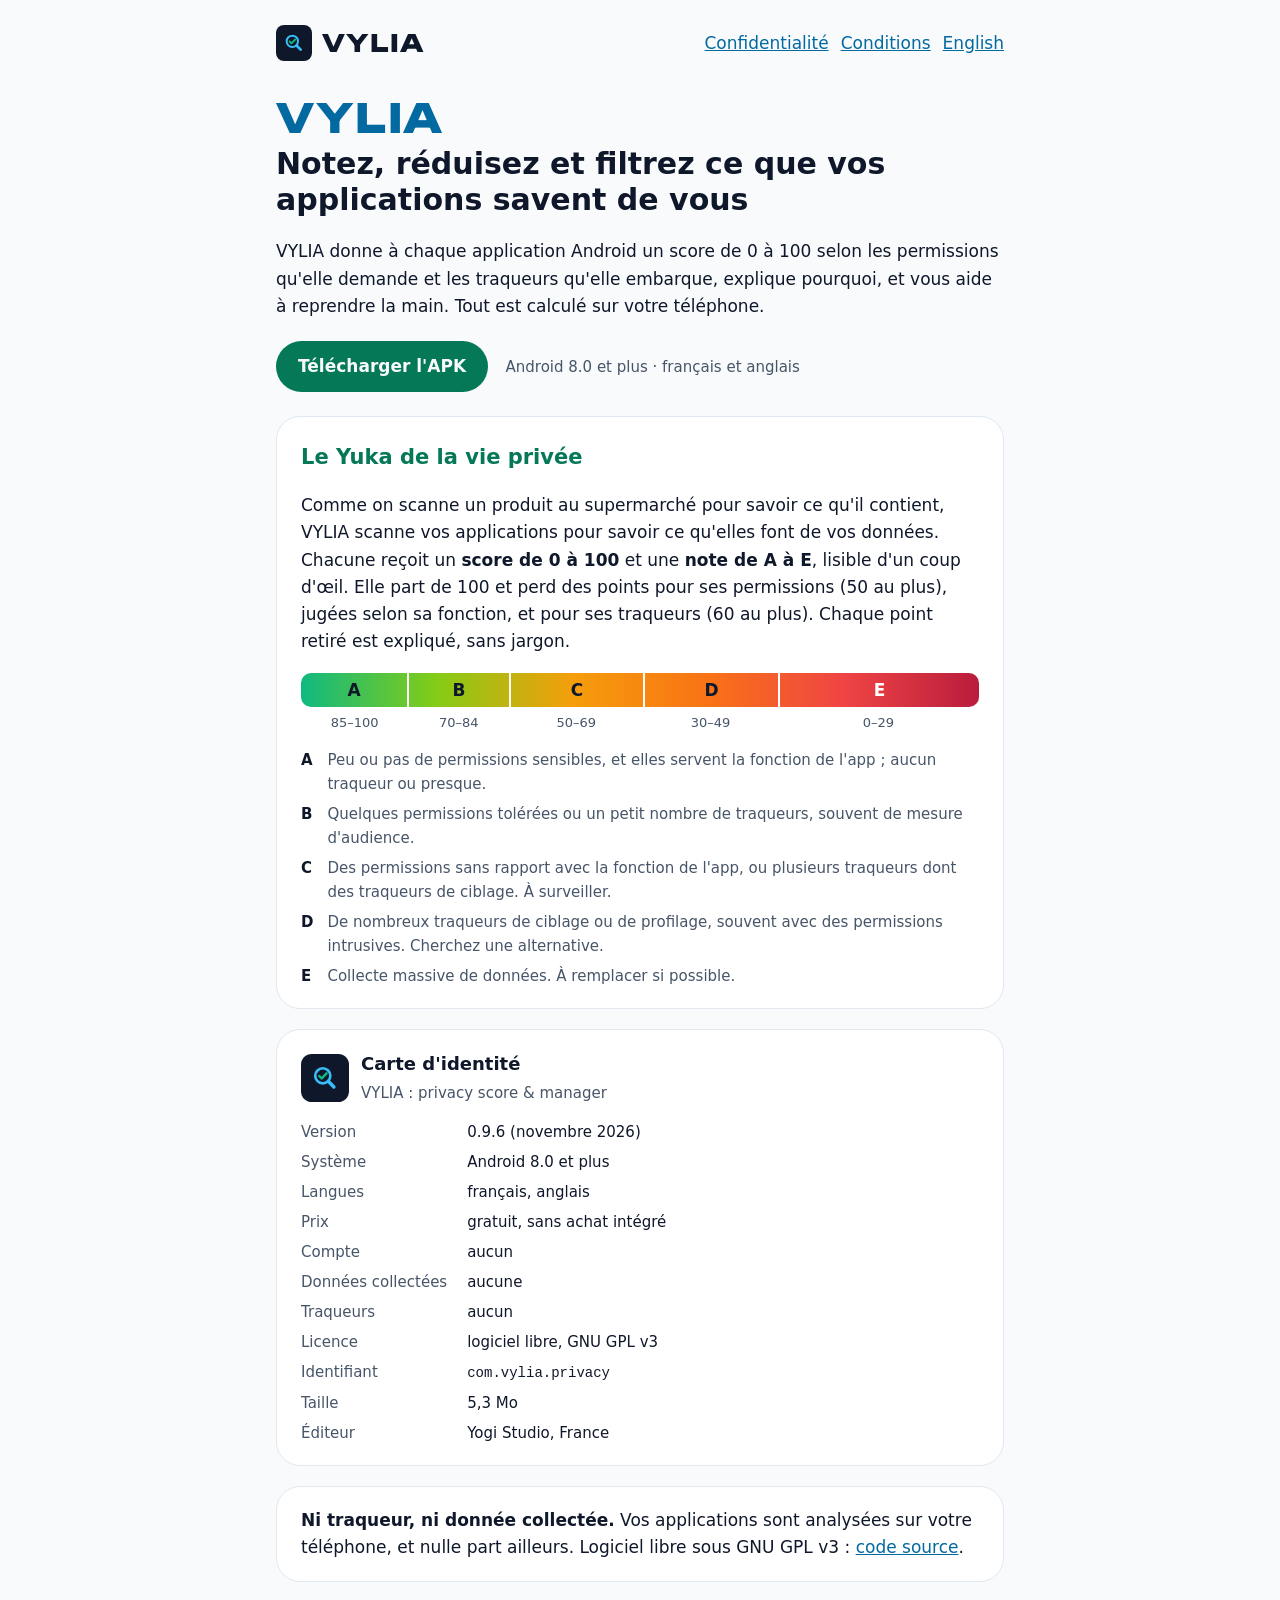
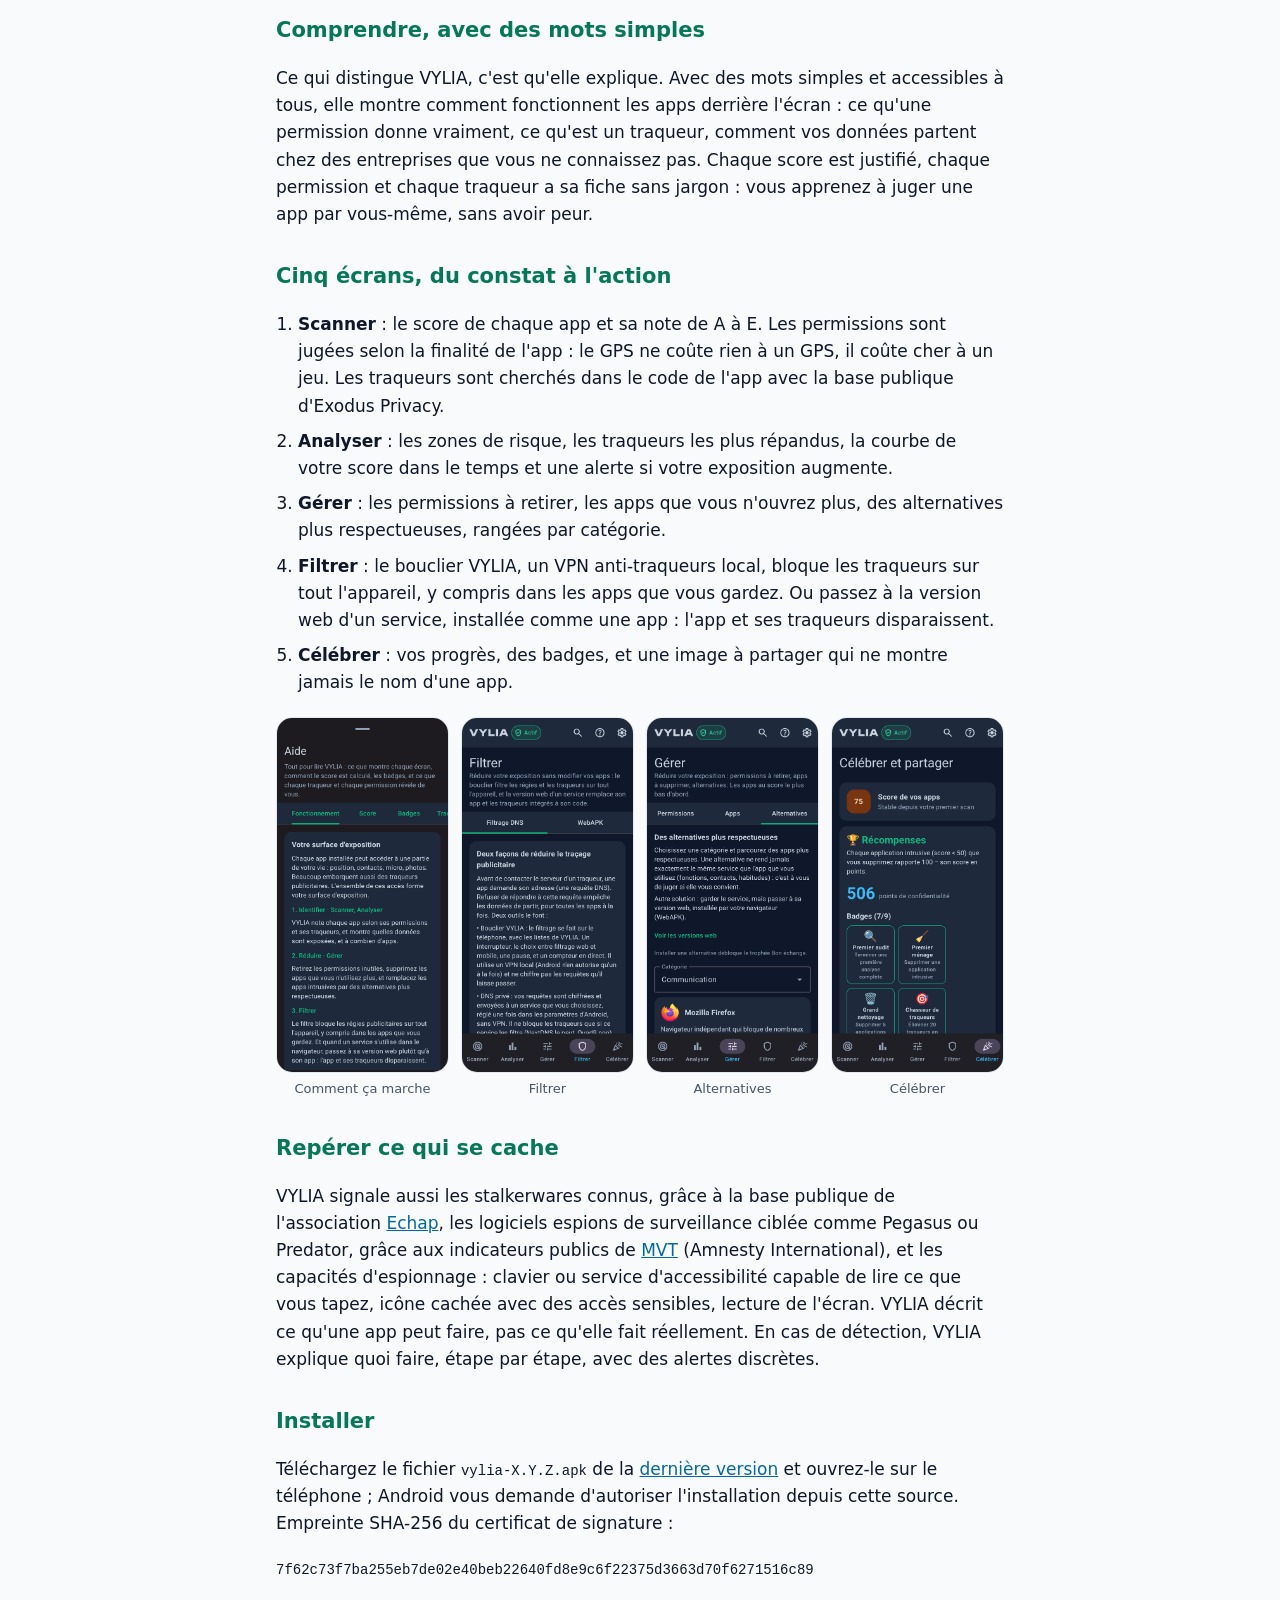
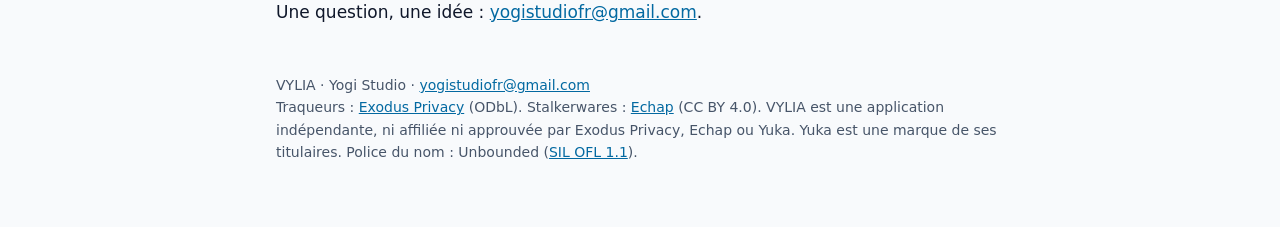
==== commit 077cd916: "Site: 0.9.6 identity card, surveillance help, updated privacy policy (new sources, update before aut" ====
--- a/fr/index.html
+++ b/fr/index.html
@@ -46,7 +46,7 @@
   <div class="idcard-title"><img src="../assets/logo.svg" alt="" width="48" height="48">
     <div><strong id="idcard-fr">Carte d'identité</strong><span class="muted">VYLIA : privacy score &amp; manager</span></div></div>
   <dl class="idcard">
-    <dt>Version</dt><dd>0.9.1 (novembre 2026)</dd>
+    <dt>Version</dt><dd>0.9.6 (novembre 2026)</dd>
     <dt>Système</dt><dd>Android 8.0 et plus</dd>
     <dt>Langues</dt><dd>français, anglais</dd>
     <dt>Prix</dt><dd>gratuit, sans achat intégré</dd>
@@ -55,7 +55,7 @@
     <dt>Traqueurs</dt><dd>aucun</dd>
     <dt>Licence</dt><dd>logiciel libre, GNU GPL v3</dd>
     <dt>Identifiant</dt><dd><code>com.vylia.privacy</code></dd>
-    <dt>Taille</dt><dd>4,5 Mo</dd>
+    <dt>Taille</dt><dd>5,3 Mo</dd>
     <dt>Éditeur</dt><dd>Yogi Studio, France</dd>
   </dl>
 </section>
@@ -99,7 +99,8 @@
 <a href="https://echap.eu.org/">Echap</a>, les logiciels espions de surveillance ciblée comme Pegasus ou Predator, grâce
 aux indicateurs publics de <a href="https://github.com/mvt-project/mvt-indicators">MVT</a> (Amnesty International), et les capacités d'espionnage : clavier ou service d'accessibilité capable
 de lire ce que vous tapez, icône cachée avec des accès sensibles, lecture de l'écran. VYLIA décrit ce qu'une app peut
-faire, pas ce qu'elle fait réellement.</p>
+faire, pas ce qu'elle fait réellement. En cas de détection, VYLIA explique quoi faire, étape par étape, avec des alertes
+discrètes.</p>
 
 <h2>Installer</h2>
 <p>Téléchargez le fichier <code>vylia-X.Y.Z.apk</code> de la
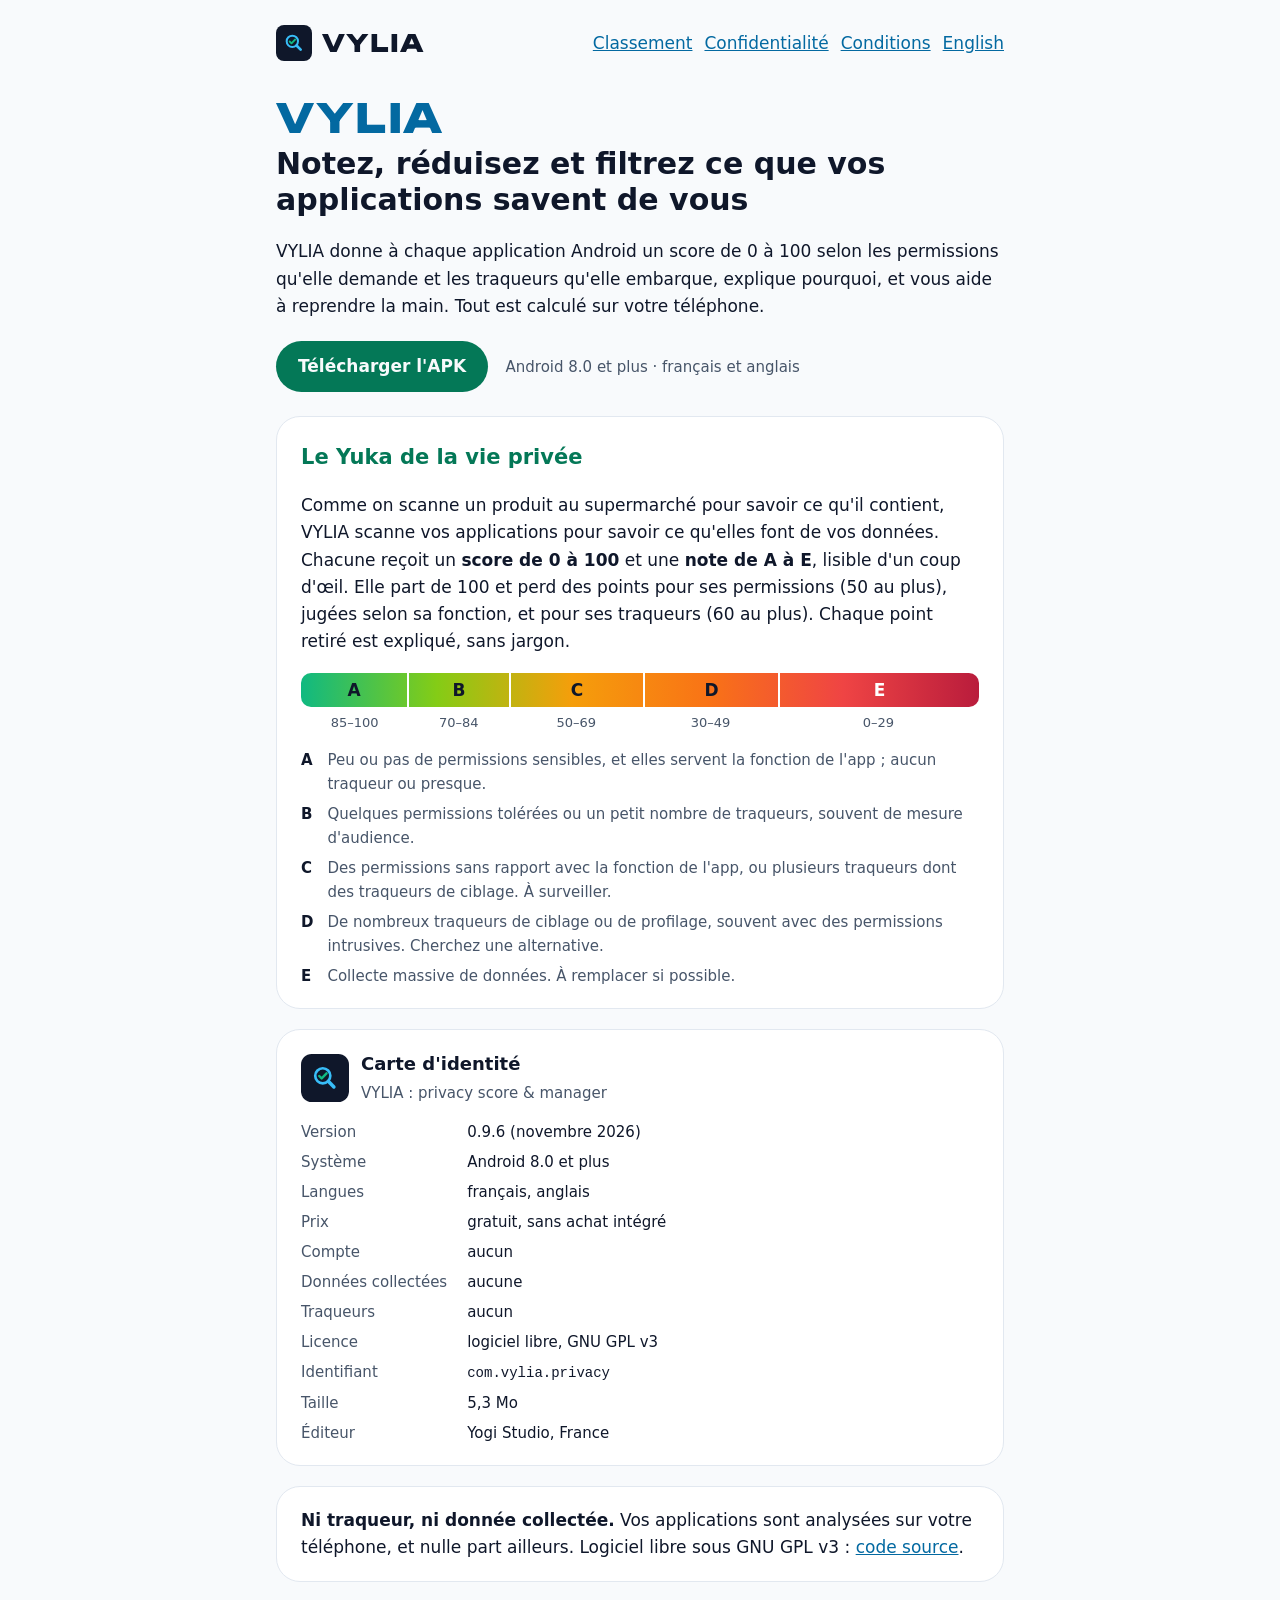
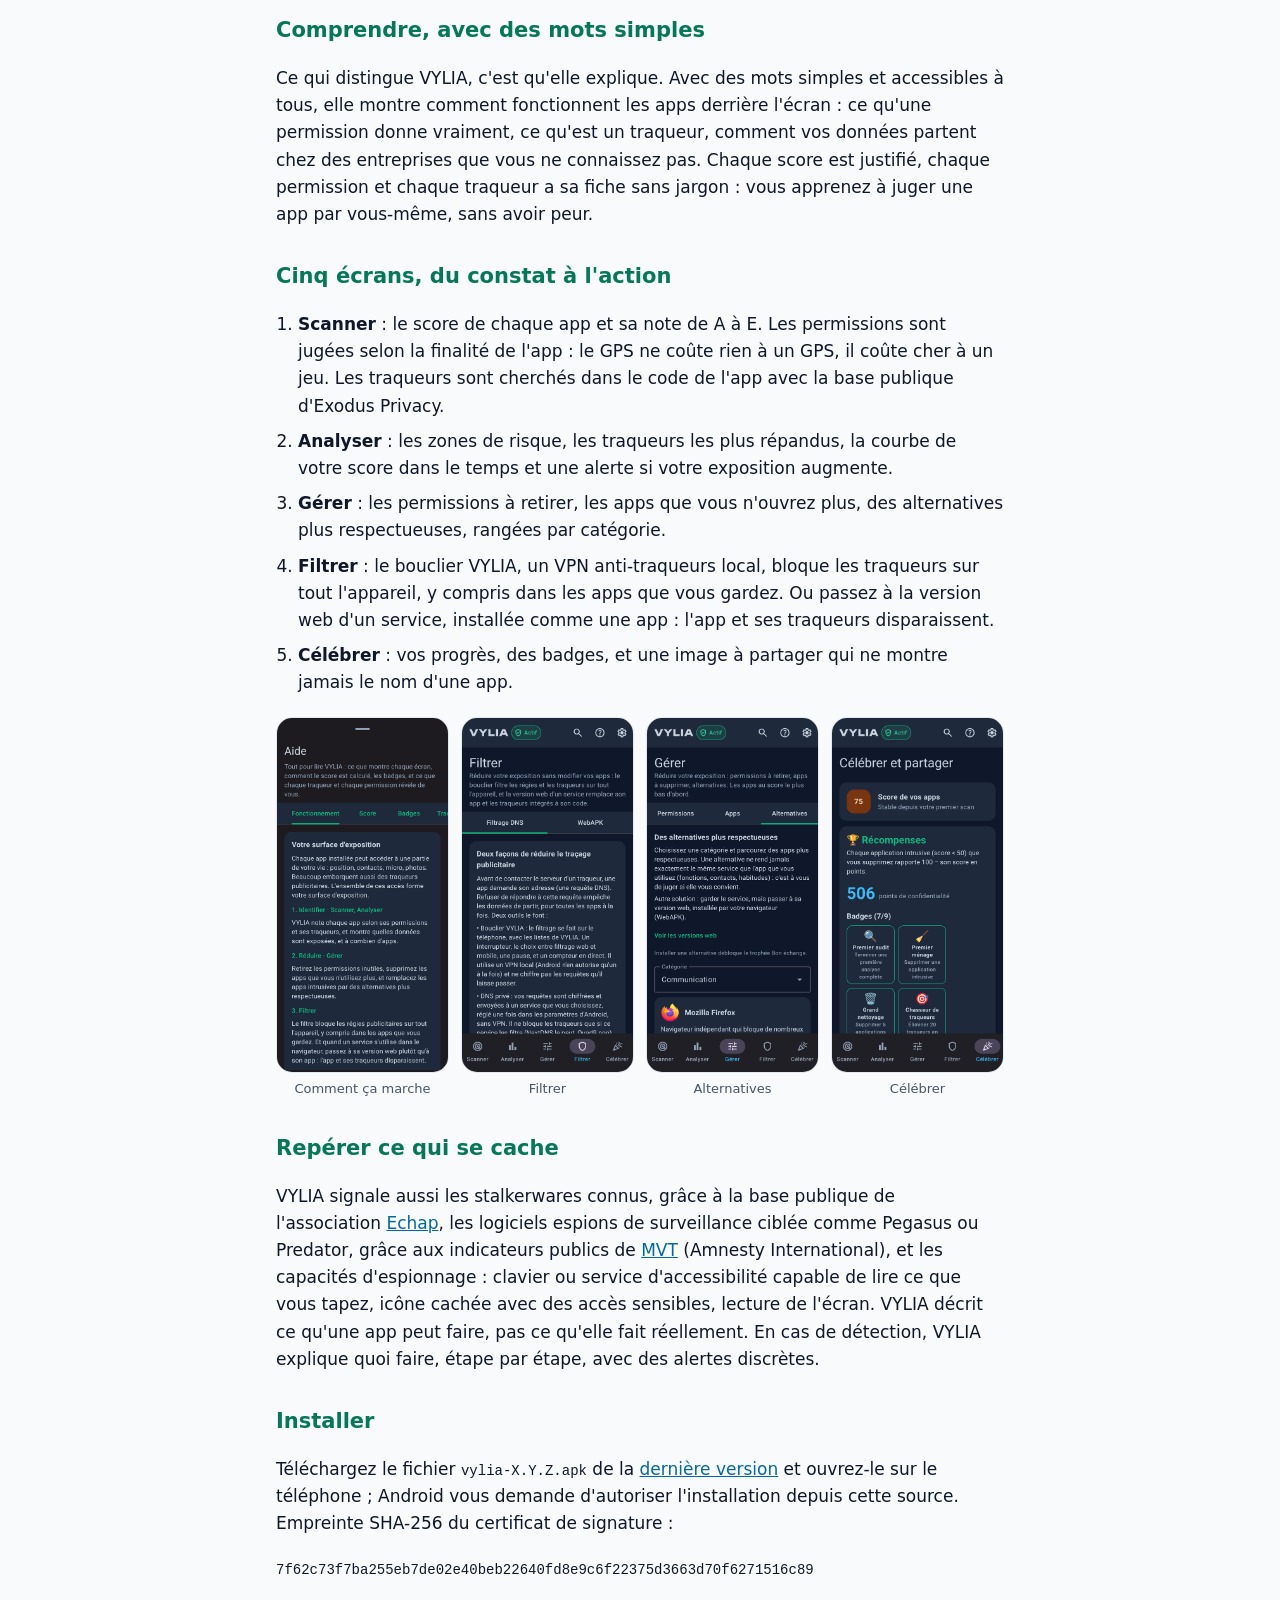
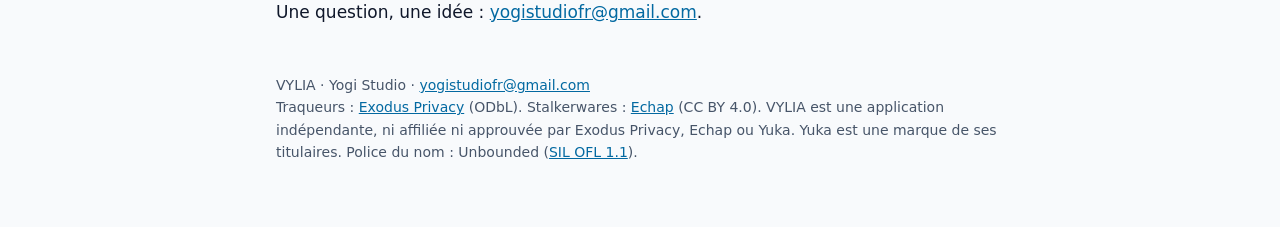
==== commit d06d3462: "Ranking page: privacy report card of the most-downloaded apps fr/classement.html, generated by VYLIA" ====
--- a/fr/index.html
+++ b/fr/index.html
@@ -14,7 +14,7 @@
 <main>
 <header>
   <a class="logo" href="./"><img src="../assets/logo.svg" alt="" width="36" height="36"><span class="wordmark">VYLIA</span></a>
-  <nav><a href="confidentialite.html">Confidentialité</a><a href="conditions.html">Conditions</a><a href="../" hreflang="en" lang="en">English</a></nav>
+  <nav><a href="classement.html">Classement</a><a href="confidentialite.html">Confidentialité</a><a href="conditions.html">Conditions</a><a href="../" hreflang="en" lang="en">English</a></nav>
 </header>
 
 <h1><span class="wordmark">VYLIA</span>Notez, réduisez et filtrez ce que vos applications savent de vous</h1>
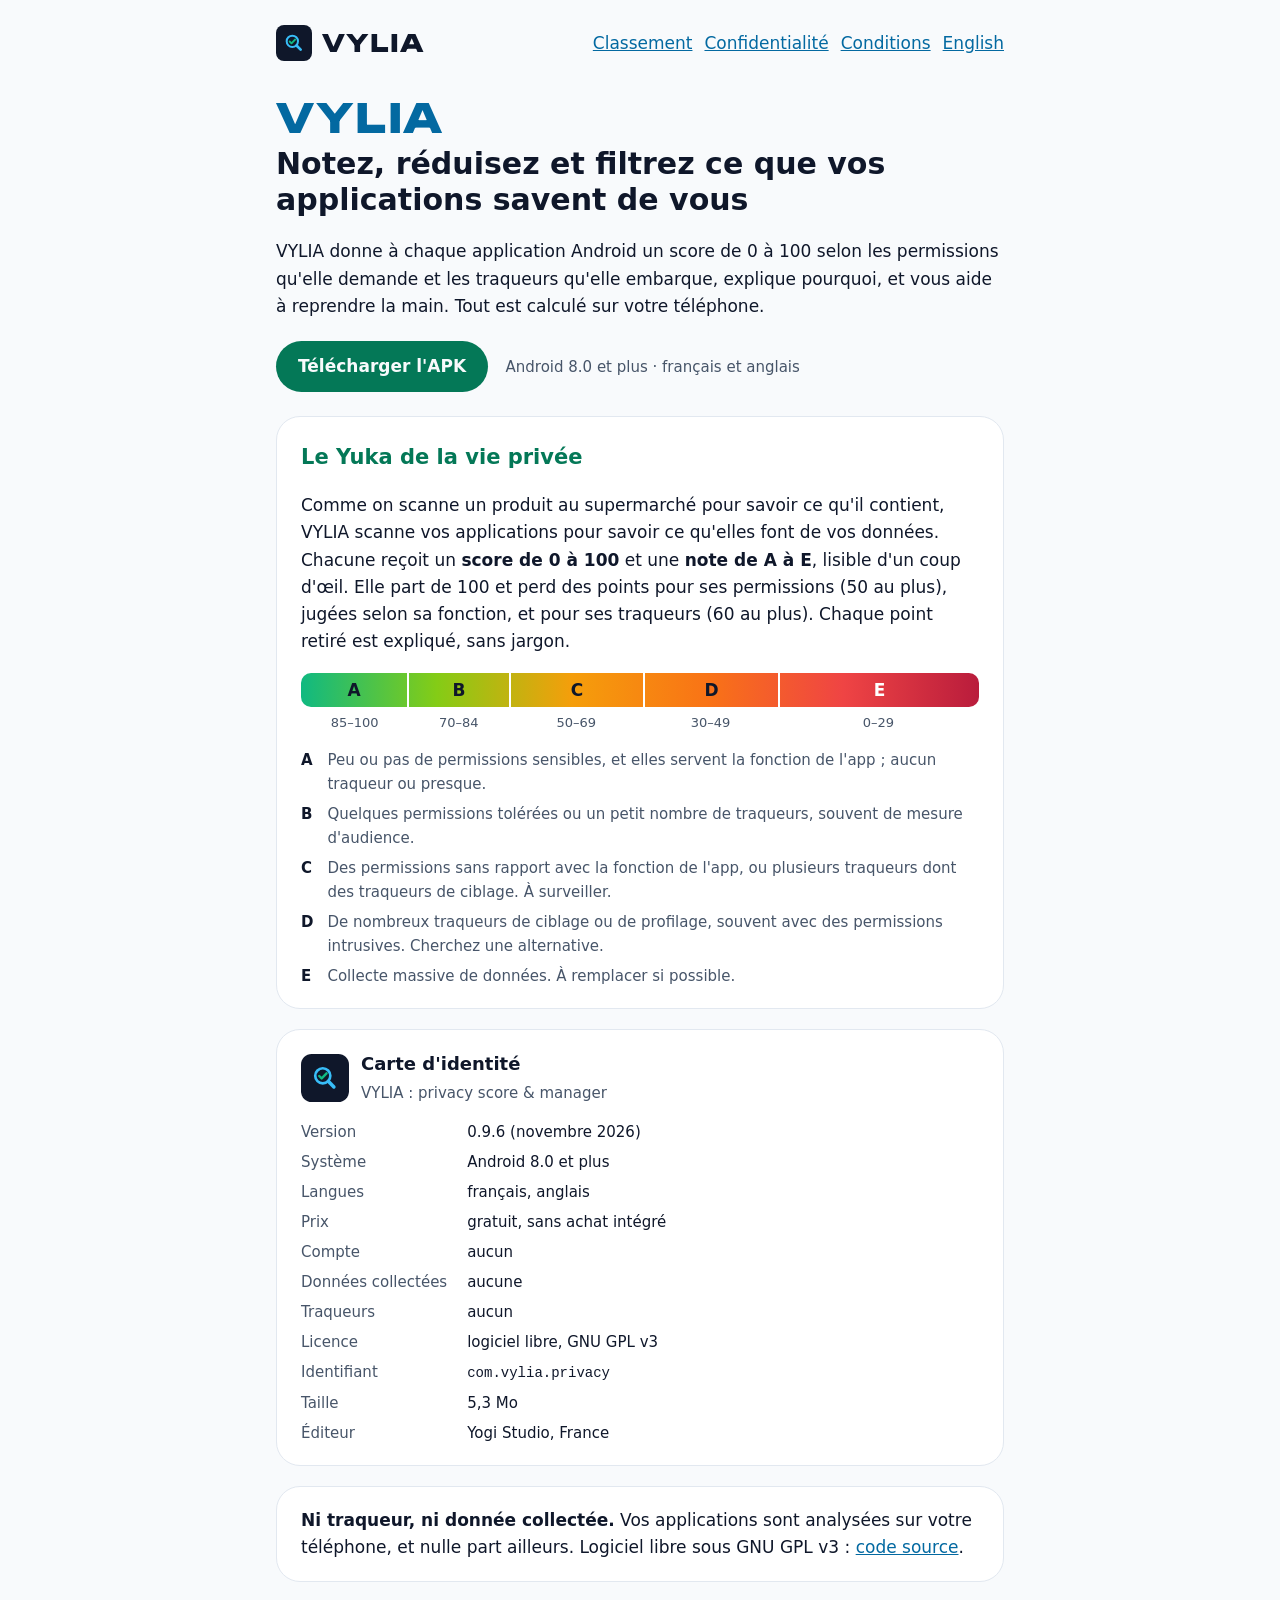
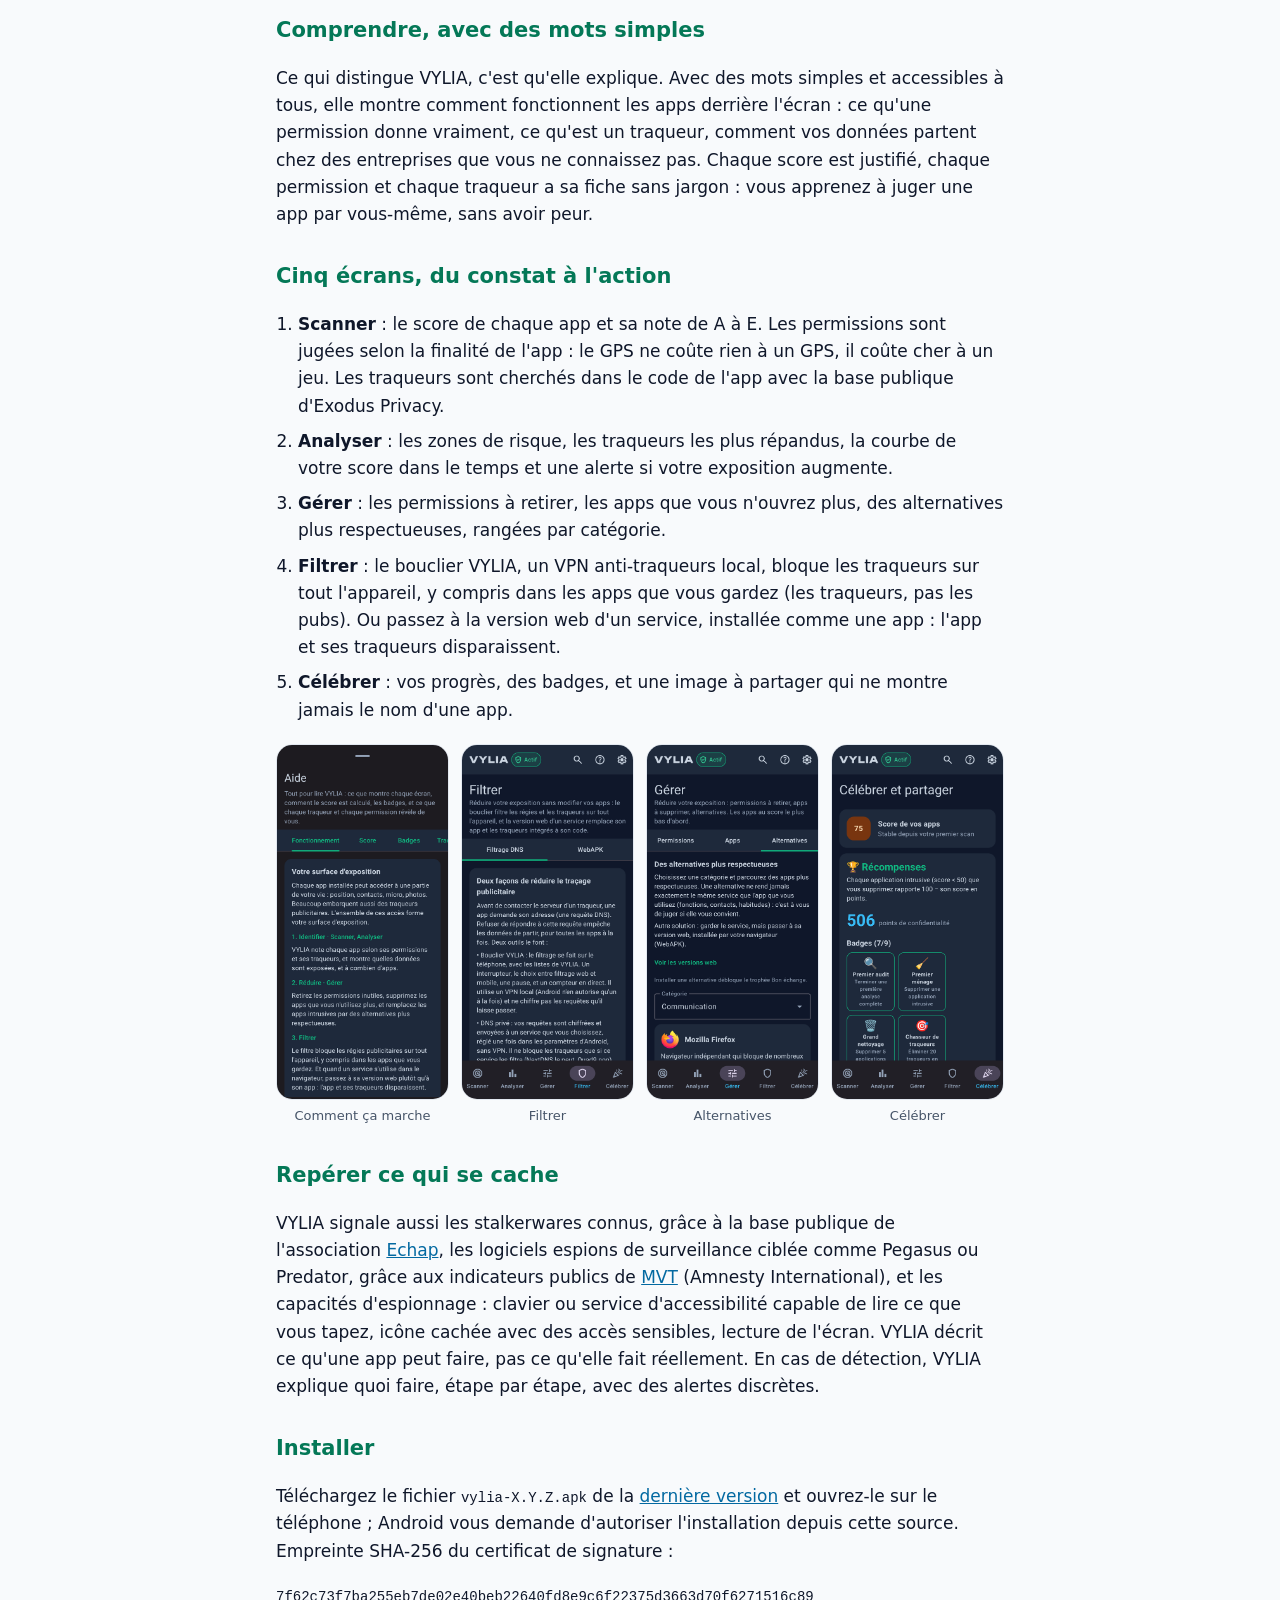
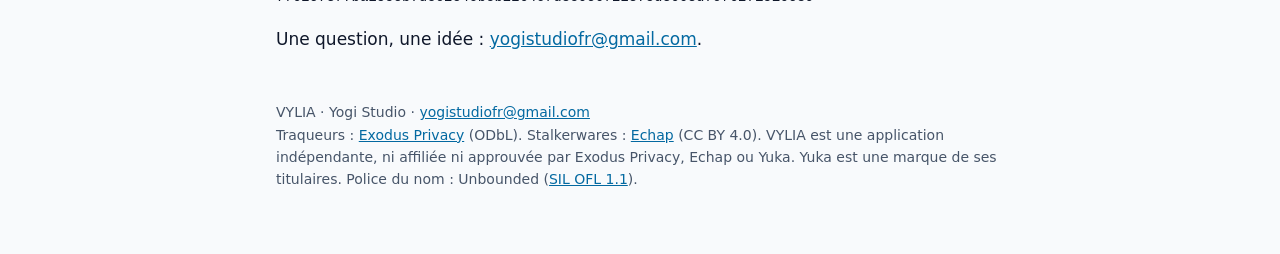
==== commit a8578938: "Shield: trackers, not ads; EasyPrivacy as the only blocklist The app's Shield no longer embeds ad li" ====
--- a/fr/index.html
+++ b/fr/index.html
@@ -82,7 +82,7 @@
   <li><strong>Gérer</strong> : les permissions à retirer, les apps que vous n'ouvrez plus, des alternatives plus
     respectueuses, rangées par catégorie.</li>
   <li><strong>Filtrer</strong> : le bouclier VYLIA, un VPN anti-traqueurs local, bloque les traqueurs sur tout l'appareil,
-    y compris dans les apps que vous gardez. Ou passez à la version web d'un service, installée comme une app : l'app et
+    y compris dans les apps que vous gardez (les traqueurs, pas les pubs). Ou passez à la version web d'un service, installée comme une app : l'app et
     ses traqueurs disparaissent.</li>
   <li><strong>Célébrer</strong> : vos progrès, des badges, et une image à partager qui ne montre jamais le nom d'une app.</li>
 </ol>
